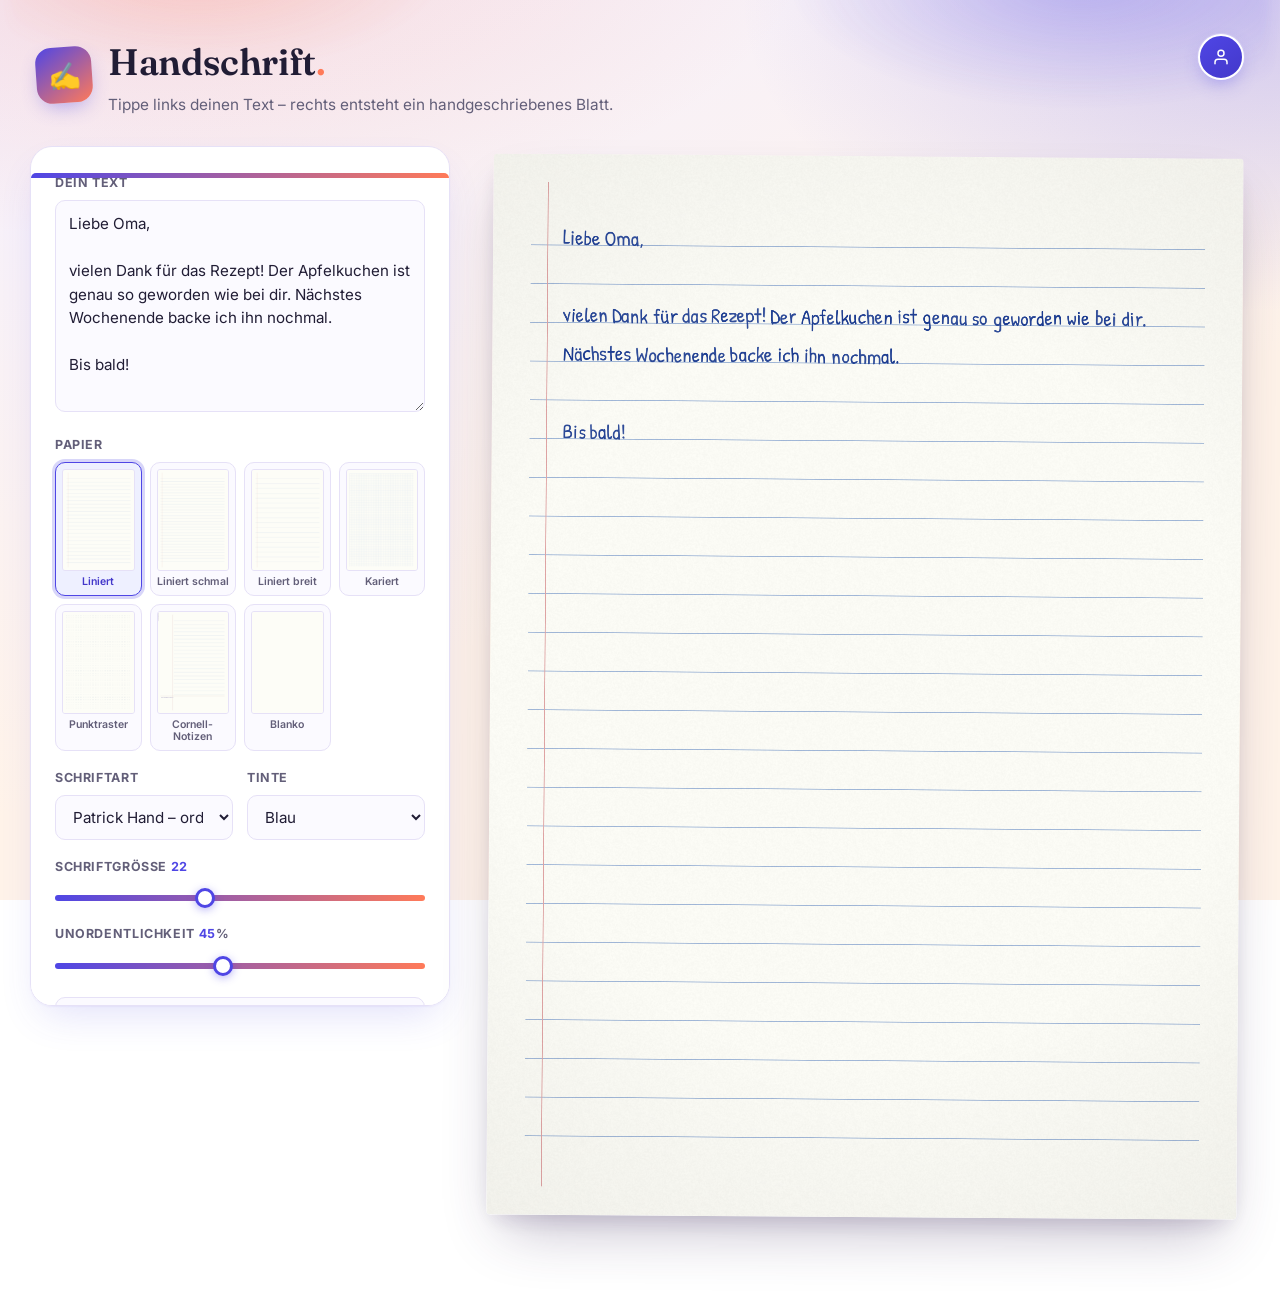
==== index.html @ ef58f5b0 "Mehrere Papiervorlagen mit Bildvorschau + PDF-Export für GoodNotes Papier-Auswahl zeigt jetzt 7 Vorl" ====
<!DOCTYPE html>
<html lang="de">
<head>
<meta charset="UTF-8">
<meta name="viewport" content="width=device-width, initial-scale=1.0">
<title>Handschrift-Generator – Text in Handschrift verwandeln</title>
<meta name="description" content="Verwandle getippten Text in realistisch aussehende Handschrift. Mit linierten und karierten Vorlagen, verschiedenen Schriften und Download als Bild.">
<meta name="theme-color" content="#2f6fdb">

<link rel="icon" href="data:image/svg+xml,%3Csvg xmlns='http://www.w3.org/2000/svg' viewBox='0 0 100 100'%3E%3Ctext y='.9em' font-size='90'%3E%E2%9C%8D%EF%B8%8F%3C/text%3E%3C/svg%3E">

<link rel="preconnect" href="https://fonts.googleapis.com">
<link rel="preconnect" href="https://fonts.gstatic.com" crossorigin>
<link href="https://fonts.googleapis.com/css2?family=Patrick+Hand&family=Indie+Flower&family=Architects+Daughter&family=Gloria+Hallelujah&family=Shadows+Into+Light&family=Covered+By+Your+Grace&family=Just+Another+Hand&family=Reenie+Beanie&family=Kalam&family=Rock+Salt&family=Caveat:wght@400;600&family=Dancing+Script:wght@400;600&family=Homemade+Apple&family=Marck+Script&family=Cedarville+Cursive&family=La+Belle+Aurore&family=Zeyada&family=Nothing+You+Could+Do&family=Great+Vibes&family=Sacramento&family=Parisienne&family=Allura&family=Fraunces:opsz,wght@9..144,500;9..144,600;9..144,700&family=Inter:wght@400;500;600;700&display=swap" rel="stylesheet">

<link rel="stylesheet" href="style.css">
</head>
<body>

<header class="site-header">
  <div class="header-glow" aria-hidden="true"></div>
  <div class="header-row">

    <div class="brand">
      <span class="brand-mark" aria-hidden="true">✍️</span>
      <div class="brand-text">
        <h1>Handschrift<span class="brand-dot">.</span></h1>
        <p class="subtitle">Tippe links deinen Text – rechts entsteht ein handgeschriebenes Blatt.</p>
      </div>
    </div>

    <!-- ---------- Konto-Widget oben rechts ---------- -->
    <div class="account-widget">
      <button type="button" id="konto-toggle" class="account-btn" aria-haspopup="true" aria-expanded="false" title="Konto">
        <span id="konto-avatar" class="account-avatar">
          <svg viewBox="0 0 24 24" width="18" height="18" fill="none" stroke="currentColor" stroke-width="2" stroke-linecap="round" stroke-linejoin="round"><path d="M20 21v-2a4 4 0 0 0-4-4H8a4 4 0 0 0-4 4v2"/><circle cx="12" cy="7" r="4"/></svg>
        </span>
        <span id="konto-dot" class="account-dot" hidden></span>
      </button>
    </div>

  </div>
</header>

<main class="layout">

  <!-- ---------- Linke Seite: Eingabe & Einstellungen ---------- -->
  <section class="panel" aria-label="Einstellungen">

    <label class="field">
      <span class="field-label">Dein Text</span>
      <textarea id="input-text" rows="8" spellcheck="false">Liebe Oma,

vielen Dank für das Rezept! Der Apfelkuchen ist genau so geworden wie bei dir. Nächstes Wochenende backe ich ihn nochmal.

Bis bald!</textarea>
    </label>

    <div class="field field-wide">
      <span class="field-label">Papier</span>
      <div id="paper-picker" class="paper-picker" role="radiogroup" aria-label="Papier auswählen">
        <!-- wird in script.js gefüllt, jede Karte mit Vorschaubild -->
      </div>
    </div>

    <div class="controls">

      <label class="field">
        <span class="field-label">Schriftart</span>
        <select id="font-family"><!-- wird in script.js gefüllt --></select>
      </label>

      <label class="field">
        <span class="field-label">Tinte</span>
        <select id="ink-color">
          <option value="#1a3a8f" selected>Blau</option>
          <option value="#101318">Schwarz</option>
          <option value="#123f2b">Dunkelgrün</option>
          <option value="#7a1220">Rot</option>
        </select>
      </label>

      <label class="field field-wide">
        <span class="field-label">Schriftgröße <output id="size-out">22</output></span>
        <input type="range" id="font-size" min="14" max="34" step="1" value="22">
      </label>

      <label class="field field-wide">
        <span class="field-label">Unordentlichkeit <output id="mess-out">45</output>%</span>
        <input type="range" id="messiness" min="0" max="100" step="1" value="45">
      </label>

    </div>

    <div class="actions">
      <button type="button" id="reshuffle" class="btn btn-secondary btn-block">🎲 Neu würfeln</button>
    </div>

    <div class="actions">
      <button type="button" id="download" class="btn btn-secondary">🖼️ Als PNG</button>
      <button type="button" id="download-pdf" class="btn btn-primary">📄 Für GoodNotes</button>
    </div>

    <p class="hinweis">
      GoodNotes hat kein offenes Dateiformat – eigene Vorlagen kommen dort
      immer als PDF hinein (in GoodNotes: Importieren → Als neues Dokument).
    </p>

    <p id="status" class="status" role="status"></p>

    <details class="own">
      <summary>✏️ Eigene Handschrift verwenden</summary>

      <ol class="steps">
        <li>
          Vorlage ausdrucken und alle Kästchen ausfüllen.
          <button type="button" id="tpl-download" class="btn btn-secondary btn-small">
            Vorlage herunterladen
          </button>
        </li>
        <li>
          Blatt von oben abfotografieren oder scannen.
          <input type="file" id="sheet-upload" accept="image/*">
        </li>
        <li>Die vier schwarzen Ecken anklicken – fertig.</li>
      </ol>

      <p id="own-status" class="status" role="status"></p>
      <button type="button" id="own-clear" class="btn btn-secondary btn-small" hidden>
        Handschrift löschen
      </button>
    </details>

  </section>

  <!-- ---------- Rechte Seite: Vorschau ---------- -->
  <section class="preview" aria-label="Vorschau">
    <div class="page-wrap">
      <canvas id="paper" aria-label="Vorschau des handgeschriebenen Blattes"></canvas>
    </div>
  </section>

</main>

<!-- Ecken des Fotos anklicken -->
<div id="corner-overlay" class="overlay" hidden>
  <div class="overlay-inner">
    <p id="corner-hint" class="corner-hint"></p>
    <canvas id="corner-canvas"></canvas>
    <div class="overlay-actions">
      <button type="button" id="corner-reset" class="btn btn-secondary btn-small">Punkte zurücksetzen</button>
      <button type="button" id="corner-cancel" class="btn btn-secondary btn-small">Abbrechen</button>
    </div>
  </div>
</div>

<!-- Konto-Dropdown bewusst außerhalb des Headers, direkt in <body> –
     so hängt seine Platzierung an keinem verschachtelten position:relative-Elternteil. -->
<div id="konto-dropdown" class="account-dropdown">
  <p id="konto-hinweis" class="hinweis" hidden>
    Konto noch nicht eingerichtet. Ohne Konto wird deine Handschrift nur in
    diesem Browser gespeichert. Wie du ein Konto einrichtest, steht in
    <code>KONTO-SETUP.md</code>.
  </p>

  <div id="konto-abgemeldet" hidden>

    <!-- Anmelden mit Passwort -->
    <div id="konto-modus-login">
      <p class="hinweis">
        Melde dich an, damit deine Handschrift erhalten bleibt – auch auf
        anderen Geräten.
      </p>
      <label class="field">
        <span class="field-label">E-Mail</span>
        <input type="email" id="konto-login-email" autocomplete="email" placeholder="du@beispiel.de">
      </label>
      <label class="field">
        <span class="field-label">Passwort</span>
        <input type="password" id="konto-login-passwort" autocomplete="current-password" placeholder="••••••••">
      </label>
      <button type="button" id="konto-login-senden" class="btn btn-primary btn-small btn-block">
        Anmelden
      </button>
      <div class="konto-links">
        <button type="button" class="link-btn" id="konto-zu-forgot">Passwort vergessen?</button>
        <button type="button" class="link-btn" id="konto-zu-signup">Konto erstellen</button>
      </div>
      <button type="button" class="link-btn block" id="konto-zu-magic">
        Stattdessen Anmelde-Link per E-Mail
      </button>
    </div>

    <!-- Neues Konto registrieren -->
    <div id="konto-modus-signup" hidden>
      <p class="hinweis">
        Neues Konto anlegen – deine Handschrift bleibt dann geräteübergreifend
        gespeichert.
      </p>
      <label class="field">
        <span class="field-label">E-Mail</span>
        <input type="email" id="konto-signup-email" autocomplete="email" placeholder="du@beispiel.de">
      </label>
      <label class="field">
        <span class="field-label">Passwort</span>
        <input type="password" id="konto-signup-passwort" autocomplete="new-password" placeholder="mindestens 6 Zeichen">
      </label>
      <label class="field">
        <span class="field-label">Passwort bestätigen</span>
        <input type="password" id="konto-signup-passwort2" autocomplete="new-password" placeholder="••••••••">
      </label>
      <button type="button" id="konto-signup-senden" class="btn btn-primary btn-small btn-block">
        Konto erstellen
      </button>
      <button type="button" class="link-btn block" id="konto-zu-login-von-signup">
        Schon ein Konto? Anmelden
      </button>
    </div>

    <!-- Passwort vergessen -->
    <div id="konto-modus-forgot" hidden>
      <p class="hinweis">
        Gib deine E-Mail ein – wir schicken dir einen Link zum Zurücksetzen
        des Passworts.
      </p>
      <label class="field">
        <span class="field-label">E-Mail</span>
        <input type="email" id="konto-forgot-email" autocomplete="email" placeholder="du@beispiel.de">
      </label>
      <button type="button" id="konto-forgot-senden" class="btn btn-primary btn-small btn-block">
        Link zum Zurücksetzen senden
      </button>
      <button type="button" class="link-btn block" id="konto-zu-login-von-forgot">
        Zurück zur Anmeldung
      </button>
    </div>

    <!-- Anmelden per Magic-Link (ohne Passwort) -->
    <div id="konto-modus-magiclink" hidden>
      <p class="hinweis">
        Du bekommst einen Anmelde-Link per E-Mail, ein Passwort brauchst du
        dafür nicht.
      </p>
      <label class="field">
        <span class="field-label">E-Mail</span>
        <input type="email" id="konto-magic-email" autocomplete="email" placeholder="du@beispiel.de">
      </label>
      <button type="button" id="konto-magic-senden" class="btn btn-primary btn-small btn-block">
        Anmelde-Link schicken
      </button>
      <button type="button" class="link-btn block" id="konto-zu-login-von-magic">
        Zurück zur Anmeldung mit Passwort
      </button>
    </div>

    <!-- Neues Passwort setzen – erscheint automatisch nach Klick auf den
         Link aus der "Passwort vergessen"-E-Mail -->
    <div id="konto-modus-reset" hidden>
      <p class="hinweis">Leg ein neues Passwort fest.</p>
      <label class="field">
        <span class="field-label">Neues Passwort</span>
        <input type="password" id="konto-reset-passwort" autocomplete="new-password" placeholder="mindestens 6 Zeichen">
      </label>
      <label class="field">
        <span class="field-label">Neues Passwort bestätigen</span>
        <input type="password" id="konto-reset-passwort2" autocomplete="new-password" placeholder="••••••••">
      </label>
      <button type="button" id="konto-reset-senden" class="btn btn-primary btn-small btn-block">
        Neues Passwort speichern
      </button>
    </div>

  </div>

  <div id="konto-angemeldet" hidden>
    <div class="konto-profil">
      <span id="konto-avatar-gross" class="account-avatar account-avatar-lg" aria-hidden="true"></span>
      <div>
        <p class="konto-profil-label">Angemeldet als</p>
        <p id="konto-user" class="konto-profil-mail"></p>
      </div>
    </div>
    <div class="actions">
      <button type="button" id="konto-sichern" class="btn btn-secondary btn-small">Jetzt sichern</button>
      <button type="button" id="konto-abmelden" class="btn btn-secondary btn-small">Abmelden</button>
    </div>
  </div>

  <p id="konto-status" class="status" role="status"></p>
</div>

<script src="config.js"></script>
<script src="script.js"></script>
<script src="scanner.js"></script>
<script src="konto.js"></script>
</body>
</html>
---- style.css ----
/* -------------------------------------------------------------
   Designsystem

   Farbwahl ist bewusst keine Zufallsentscheidung:

   - Indigo/Violett als Hauptfarbe: die Farbe, die in der Farbpsychologie
     am stärksten mit Vertrauen UND Kreativität zugleich verbunden wird –
     kühles Blau wäre nur "seriös", Violett bringt den kreativen Teil dazu.
     Genau die Kombination braucht ein Tool, das mit Handschrift arbeitet.
   - Warmes Koralle/Orange als Gegenspieler: Blau/Violett allein wirkt schnell
     kühl und unpersönlich. Ein warmer Akzent (Energie, Freundlichkeit) holt
     das Gefühlige der Handschrift zurück und setzt Aufmerksamkeitspunkte.
   - Der Hintergrund ist ein weicher Farbverlauf statt eines einzelnen Tons –
     das ist der Hauptunterschied zwischen "minimalistisch" und "gestaltet".
------------------------------------------------------------- */

:root {
  /* Marke */
  --indigo: #4f46e5;
  --indigo-dark: #4338ca;
  --indigo-light: #eef0ff;
  --coral: #ff7a59;
  --coral-dark: #e85f3d;

  /* Fläche */
  --bg-a: #f4f0ff;
  --bg-b: #fff3e9;
  --panel-bg: #ffffff;
  --panel-bg-soft: #fbfaff;

  /* Text */
  --text: #211d35;
  --text-soft: #635f79;
  --text-faint: #9490a8;

  /* Struktur */
  --border: #e6e1f7;
  --border-strong: #d6cff2;
  --radius-lg: 22px;
  --radius-md: 14px;
  --radius-sm: 10px;

  /* Schatten – bewusst mit Farbstich statt neutralem Grau/Schwarz */
  --shadow-card: 0 1px 2px rgba(79, 70, 229, 0.06), 0 18px 40px -12px rgba(79, 70, 229, 0.18);
  --shadow-card-lg: 0 1px 2px rgba(79, 70, 229, 0.06), 0 30px 70px -18px rgba(79, 70, 229, 0.28);
  --shadow-btn: 0 8px 20px -6px rgba(79, 70, 229, 0.45);
  --shadow-btn-coral: 0 8px 20px -6px rgba(232, 95, 61, 0.45);
  --shadow-page: 0 30px 60px -18px rgba(60, 40, 90, 0.32), 0 10px 25px -10px rgba(60, 40, 90, 0.22);

  --font-display: "Fraunces", Georgia, serif;
  --font-body: "Inter", -apple-system, BlinkMacSystemFont, "Segoe UI", Roboto, sans-serif;
}

@media (prefers-color-scheme: dark) {
  :root {
    --indigo: #8b7ff5;
    --indigo-dark: #a79cff;
    --indigo-light: #2a2452;
    --coral: #ff9270;
    --coral-dark: #ffab8f;

    --bg-a: #171325;
    --bg-b: #201a30;
    --panel-bg: #201c33;
    --panel-bg-soft: #241f3a;

    --text: #f1eefb;
    --text-soft: #b3aecb;
    --text-faint: #7d7896;

    --border: #362f52;
    --border-strong: #453c67;

    --shadow-card: 0 1px 2px rgba(0, 0, 0, 0.3), 0 18px 40px -12px rgba(0, 0, 0, 0.5);
    --shadow-card-lg: 0 1px 2px rgba(0, 0, 0, 0.3), 0 30px 70px -18px rgba(0, 0, 0, 0.6);
    --shadow-btn: 0 8px 22px -6px rgba(139, 127, 245, 0.55);
    --shadow-btn-coral: 0 8px 22px -6px rgba(255, 146, 112, 0.4);
    --shadow-page: 0 30px 70px -18px rgba(0, 0, 0, 0.6), 0 10px 25px -10px rgba(0, 0, 0, 0.5);
  }
}

* { box-sizing: border-box; }

body {
  margin: 0;
  padding: 0 20px 64px;
  background:
    radial-gradient(1100px 520px at 12% -8%, color-mix(in srgb, var(--coral) 20%, transparent), transparent 60%),
    radial-gradient(900px 520px at 100% 0%, color-mix(in srgb, var(--indigo) 24%, transparent), transparent 60%),
    linear-gradient(160deg, var(--bg-a), var(--bg-b) 60%);
  background-attachment: fixed;
  color: var(--text);
  font-family: var(--font-body);
  line-height: 1.5;
  -webkit-font-smoothing: antialiased;
}

/* ---------- Kopfbereich ---------- */
.site-header {
  max-width: 1220px;
  margin: 0 auto;
  padding: 34px 6px 30px;
  position: relative;
  z-index: 100;
}

.header-glow {
  position: absolute;
  inset: -40px -20px auto -20px;
  height: 220px;
  pointer-events: none;
  background:
    radial-gradient(360px 160px at 15% 0%, color-mix(in srgb, var(--coral) 35%, transparent), transparent 70%),
    radial-gradient(420px 180px at 85% 10%, color-mix(in srgb, var(--indigo) 38%, transparent), transparent 70%);
  filter: blur(6px);
  opacity: 0.7;
  z-index: 0;
}

.header-row {
  position: relative;
  z-index: 1;
  display: flex;
  align-items: flex-start;
  justify-content: space-between;
  gap: 20px;
}

.brand {
  display: flex;
  align-items: center;
  gap: 16px;
}

.brand-mark {
  flex: none;
  width: 56px;
  height: 56px;
  display: grid;
  place-items: center;
  font-size: 26px;
  border-radius: 16px;
  background: linear-gradient(145deg, var(--indigo), var(--coral));
  box-shadow: var(--shadow-btn);
  transform: rotate(-4deg);
}

.brand-text h1 {
  margin: 0 0 4px;
  font-family: var(--font-display);
  font-weight: 600;
  font-size: clamp(1.7rem, 3vw, 2.3rem);
  letter-spacing: -0.01em;
}

.brand-dot { color: var(--coral); }

.subtitle {
  margin: 0;
  color: var(--text-soft);
  font-size: 0.96rem;
}

/* ---------- Konto-Widget (oben rechts) ---------- */
.account-widget {
  position: relative;
  flex: none;
  z-index: 30;
}

.account-btn {
  position: relative;
  width: 46px;
  height: 46px;
  padding: 0;
  border-radius: 50%;
  border: 2px solid var(--panel-bg);
  background: linear-gradient(145deg, var(--indigo), var(--indigo-dark));
  color: #fff;
  display: grid;
  place-items: center;
  cursor: pointer;
  box-shadow: var(--shadow-btn), 0 0 0 1px var(--border-strong);
  transition: transform 0.15s ease, box-shadow 0.15s ease;
}

.account-btn:hover { transform: translateY(-1px); }

.account-btn[aria-expanded="true"] {
  box-shadow: var(--shadow-btn), 0 0 0 3px color-mix(in srgb, var(--indigo) 35%, transparent);
}

.account-avatar {
  display: grid;
  place-items: center;
  width: 100%;
  height: 100%;
  border-radius: 50%;
  font-family: var(--font-display);
  font-weight: 600;
  font-size: 1.05rem;
  text-transform: uppercase;
}

.account-dot {
  position: absolute;
  bottom: -1px;
  right: -1px;
  width: 13px;
  height: 13px;
  border-radius: 50%;
  background: #34c07a;
  border: 2px solid var(--panel-bg);
}

/* Position kommt aus JS (konto.js, dropdownPositionieren) anhand des Knopfes. */
.account-dropdown {
  position: fixed;
  width: min(320px, 88vw);
  background: var(--panel-bg);
  border: 1px solid var(--border);
  border-radius: var(--radius-md);
  box-shadow: var(--shadow-card-lg);
  padding: 18px;
  z-index: 200;
  /* Bewusst opacity/visibility statt des hidden-Attributs (= display:none):
     das Element bleibt dauerhaft im Render-Baum, es wird nur unsichtbar
     und nicht klickbar geschaltet. Robuster als ein display-Wechsel. */
  opacity: 0;
  visibility: hidden;
  pointer-events: none;
  transform: translateY(-6px);
  transition: opacity 0.14s ease, transform 0.14s ease, visibility 0.14s;
}

.account-dropdown.ist-offen {
  opacity: 1;
  visibility: visible;
  pointer-events: auto;
  transform: translateY(0);
}

.account-dropdown::before {
  content: "";
  position: absolute;
  top: -7px;
  right: 15px;
  width: 14px;
  height: 14px;
  background: var(--panel-bg);
  border-left: 1px solid var(--border);
  border-top: 1px solid var(--border);
  transform: rotate(45deg);
  border-radius: 3px 0 0 0;
}

.konto-profil {
  display: flex;
  align-items: center;
  gap: 12px;
  margin-bottom: 14px;
}

.account-avatar-lg {
  width: 42px;
  height: 42px;
  flex: none;
  background: linear-gradient(145deg, var(--coral), var(--coral-dark));
  color: #fff;
}

.konto-profil-label {
  margin: 0;
  font-size: 0.72rem;
  text-transform: uppercase;
  letter-spacing: 0.04em;
  color: var(--text-faint);
}

.konto-profil-mail {
  margin: 2px 0 0;
  font-weight: 600;
  font-size: 0.92rem;
  word-break: break-all;
}

/* ---------- Layout ---------- */
.layout {
  max-width: 1220px;
  margin: 0 auto;
  display: grid;
  grid-template-columns: minmax(340px, 420px) 1fr;
  gap: 30px;
  align-items: start;
}

@media (max-width: 920px) {
  .layout { grid-template-columns: 1fr; }
}

@media (max-width: 480px) {
  /* "Als Bild speichern" ist mit Emoji-Pfeil zu lang, um sich bei
     flex:1 + white-space:nowrap in eine halbe Reihe zu quetschen –
     auf schmalen Bildschirmen deshalb lieber untereinander. */
  .actions { flex-direction: column; }
}

/* ---------- Einstellungs-Panel ---------- */
.panel {
  position: relative;
  background: var(--panel-bg);
  border: 1px solid var(--border);
  border-radius: var(--radius-lg);
  box-shadow: var(--shadow-card);
  padding: 26px 24px;
  position: sticky;
  top: 20px;
  max-height: calc(100vh - 40px);
  overflow-y: auto;
  overflow-x: hidden;
}

.panel::before {
  content: "";
  position: sticky;
  top: 0;
  display: block;
  height: 5px;
  margin: -26px -24px 22px;
  background: linear-gradient(90deg, var(--indigo), var(--coral));
  border-radius: var(--radius-lg) var(--radius-lg) 0 0;
}

@media (max-width: 920px) {
  .panel { position: static; max-height: none; }
}

.field {
  display: block;
  margin-bottom: 18px;
}

.field-label {
  display: block;
  font-size: 0.78rem;
  font-weight: 700;
  color: var(--text-soft);
  margin-bottom: 7px;
  text-transform: uppercase;
  letter-spacing: 0.05em;
}

textarea,
select,
input[type="email"],
input[type="password"] {
  width: 100%;
  font-family: inherit;
  font-size: 0.95rem;
  color: var(--text);
  background: var(--panel-bg-soft);
  border: 1.5px solid var(--border);
  border-radius: var(--radius-sm);
  padding: 11px 13px;
  transition: border-color 0.15s ease, box-shadow 0.15s ease;
}

textarea { resize: vertical; line-height: 1.55; }

textarea:focus,
select:focus,
input[type="email"]:focus,
input[type="password"]:focus {
  outline: none;
  border-color: var(--indigo);
  box-shadow: 0 0 0 4px color-mix(in srgb, var(--indigo) 18%, transparent);
}

/* ---------- Text-Links zum Wechseln zwischen Anmelden / Registrieren / ... ---------- */
.konto-links {
  display: flex;
  justify-content: space-between;
  align-items: center;
  gap: 10px;
  margin: 2px 0 10px;
  flex-wrap: wrap;
}

.link-btn {
  background: none;
  border: none;
  padding: 0;
  font: inherit;
  font-size: 0.8rem;
  font-weight: 600;
  color: var(--indigo);
  cursor: pointer;
}

.link-btn:hover,
.link-btn:focus-visible { text-decoration: underline; }

.link-btn.block {
  display: block;
  margin-top: 10px;
  text-align: center;
  width: 100%;
}

input[type="range"] {
  -webkit-appearance: none;
  width: 100%;
  height: 6px;
  margin: 10px 0 4px;
  border-radius: 999px;
  background: linear-gradient(90deg, var(--indigo), var(--coral));
  outline: none;
}

input[type="range"]::-webkit-slider-thumb {
  -webkit-appearance: none;
  width: 20px;
  height: 20px;
  border-radius: 50%;
  background: #fff;
  border: 3px solid var(--indigo);
  box-shadow: 0 2px 8px rgba(79, 70, 229, 0.4);
  cursor: pointer;
  transition: transform 0.12s ease;
}

input[type="range"]::-webkit-slider-thumb:hover { transform: scale(1.12); }

input[type="range"]::-moz-range-thumb {
  width: 20px;
  height: 20px;
  border-radius: 50%;
  background: #fff;
  border: 3px solid var(--indigo);
  box-shadow: 0 2px 8px rgba(79, 70, 229, 0.4);
  cursor: pointer;
}

/* Zwei Einstellungen nebeneinander */
.controls {
  display: grid;
  grid-template-columns: 1fr 1fr;
  gap: 0 14px;
}

.field-wide { grid-column: 1 / -1; }

output {
  font-variant-numeric: tabular-nums;
  color: var(--indigo);
  font-weight: 700;
}

/* ---------- Buttons ---------- */
.actions {
  display: flex;
  gap: 10px;
  margin-top: 4px;
}

.btn {
  flex: 1;
  font-family: inherit;
  font-size: 0.93rem;
  font-weight: 700;
  padding: 12px 16px;
  border-radius: var(--radius-sm);
  border: none;
  cursor: pointer;
  white-space: nowrap;
  transition: transform 0.12s ease, box-shadow 0.12s ease, filter 0.12s ease;
}

.btn:active { transform: translateY(1px) scale(0.99); }

.btn-primary {
  background: linear-gradient(135deg, var(--indigo), var(--indigo-dark));
  color: #fff;
  box-shadow: var(--shadow-btn);
}

.btn-primary:hover { filter: brightness(1.08); transform: translateY(-1px); }

.btn-secondary {
  background: var(--panel-bg-soft);
  color: var(--text);
  border: 1.5px solid var(--border);
}

.btn-secondary:hover { border-color: var(--indigo); color: var(--indigo); }

.btn-small {
  flex: none;
  font-size: 0.83rem;
  padding: 8px 13px;
}

.btn-block { width: 100%; }

.btn:disabled {
  opacity: 0.55;
  cursor: not-allowed;
  transform: none;
}

/* ---------- Statusmeldungen ---------- */
.status {
  margin: 14px 0 0;
  min-height: 1.4em;
  font-size: 0.83rem;
  font-weight: 600;
  color: var(--text-soft);
}

.status:not(:empty) {
  display: inline-flex;
  align-items: center;
  gap: 6px;
  padding: 6px 12px;
  border-radius: 999px;
  background: var(--indigo-light);
  color: var(--indigo-dark);
}

.status[data-warn="true"] {
  color: var(--coral-dark);
  background: color-mix(in srgb, var(--coral) 16%, transparent);
}

/* ---------- Papier-Auswähler ---------- */
.paper-picker {
  display: grid;
  grid-template-columns: repeat(auto-fill, minmax(74px, 1fr));
  gap: 8px;
}

.paper-karte {
  display: flex;
  flex-direction: column;
  align-items: center;
  gap: 5px;
  padding: 6px;
  font-family: inherit;
  background: var(--panel-bg-soft);
  border: 1.5px solid var(--border);
  border-radius: var(--radius-sm);
  cursor: pointer;
  transition: border-color 0.15s ease, box-shadow 0.15s ease;
}

.paper-karte img {
  display: block;
  width: 100%;
  aspect-ratio: 794 / 1123;
  border: 1px solid var(--border);
  border-radius: 3px;
  object-fit: cover;
}

.paper-karte span {
  font-size: 0.66rem;
  font-weight: 600;
  line-height: 1.2;
  color: var(--text-soft);
  text-align: center;
}

.paper-karte:hover { border-color: var(--indigo); }

.paper-karte.ausgewaehlt {
  border-color: var(--indigo);
  background: var(--indigo-light);
  box-shadow: 0 0 0 3px color-mix(in srgb, var(--indigo) 22%, transparent);
}

.paper-karte.ausgewaehlt span { color: var(--indigo-dark); }

/* ---------- Eigene Handschrift (Akkordeon) ---------- */
.own {
  margin-top: 18px;
  border-top: 1px solid var(--border);
  padding-top: 16px;
}

.own summary {
  cursor: pointer;
  font-weight: 700;
  font-size: 0.92rem;
  list-style: none;
  display: flex;
  align-items: center;
  justify-content: space-between;
  padding: 4px 0;
}

.own summary::-webkit-details-marker { display: none; }

.own summary::after {
  content: "⌄";
  color: var(--text-faint);
  font-size: 1.1rem;
  transition: transform 0.15s ease;
}

.own[open] summary::after { transform: rotate(180deg); }

.steps {
  margin: 14px 0 0;
  padding-left: 0;
  list-style: none;
  counter-reset: step;
  font-size: 0.85rem;
  color: var(--text-soft);
}

.steps li {
  position: relative;
  padding-left: 32px;
  margin-bottom: 16px;
  counter-increment: step;
}

.steps li::before {
  content: counter(step);
  position: absolute;
  left: 0;
  top: -1px;
  width: 22px;
  height: 22px;
  border-radius: 50%;
  background: linear-gradient(135deg, var(--indigo), var(--coral));
  color: #fff;
  font-size: 0.75rem;
  font-weight: 700;
  display: grid;
  place-items: center;
}

.steps .btn-small,
.steps input[type="file"] {
  display: block;
  margin-top: 8px;
}

input[type="file"] {
  font-family: inherit;
  font-size: 0.8rem;
  color: var(--text-soft);
  max-width: 100%;
}

.hinweis {
  margin: 0 0 12px;
  font-size: 0.83rem;
  color: var(--text-soft);
  line-height: 1.5;
}

.hinweis code {
  font-size: 0.9em;
  background: var(--panel-bg-soft);
  border: 1px solid var(--border);
  padding: 1px 5px;
  border-radius: 4px;
}

/* ---------- Vorschau ---------- */
.preview { position: relative; }

.page-wrap {
  display: flex;
  justify-content: center;
  padding: 10px;
}

#paper {
  width: 100%;
  max-width: 794px;
  height: auto;
  border-radius: 4px;
  box-shadow: var(--shadow-page);
  transform: rotate(0.4deg);
}

/* ---------- Overlay zum Ecken-Anklicken ---------- */
.overlay {
  position: fixed;
  inset: 0;
  background: rgba(23, 19, 37, 0.72);
  backdrop-filter: blur(3px);
  display: flex;
  align-items: center;
  justify-content: center;
  padding: 20px;
  z-index: 50;
}

.overlay[hidden] { display: none; }

.overlay-inner {
  background: var(--panel-bg);
  border-radius: var(--radius-lg);
  box-shadow: var(--shadow-card-lg);
  padding: 20px;
  max-width: 100%;
  max-height: 100%;
  overflow: auto;
  text-align: center;
}

.corner-hint {
  margin: 0 0 12px;
  font-weight: 700;
  font-size: 0.95rem;
}

#corner-canvas {
  max-width: 100%;
  height: auto;
  cursor: crosshair;
  border-radius: 8px;
  border: 1px solid var(--border);
}

.overlay-actions {
  display: flex;
  gap: 10px;
  justify-content: center;
  margin-top: 14px;
}
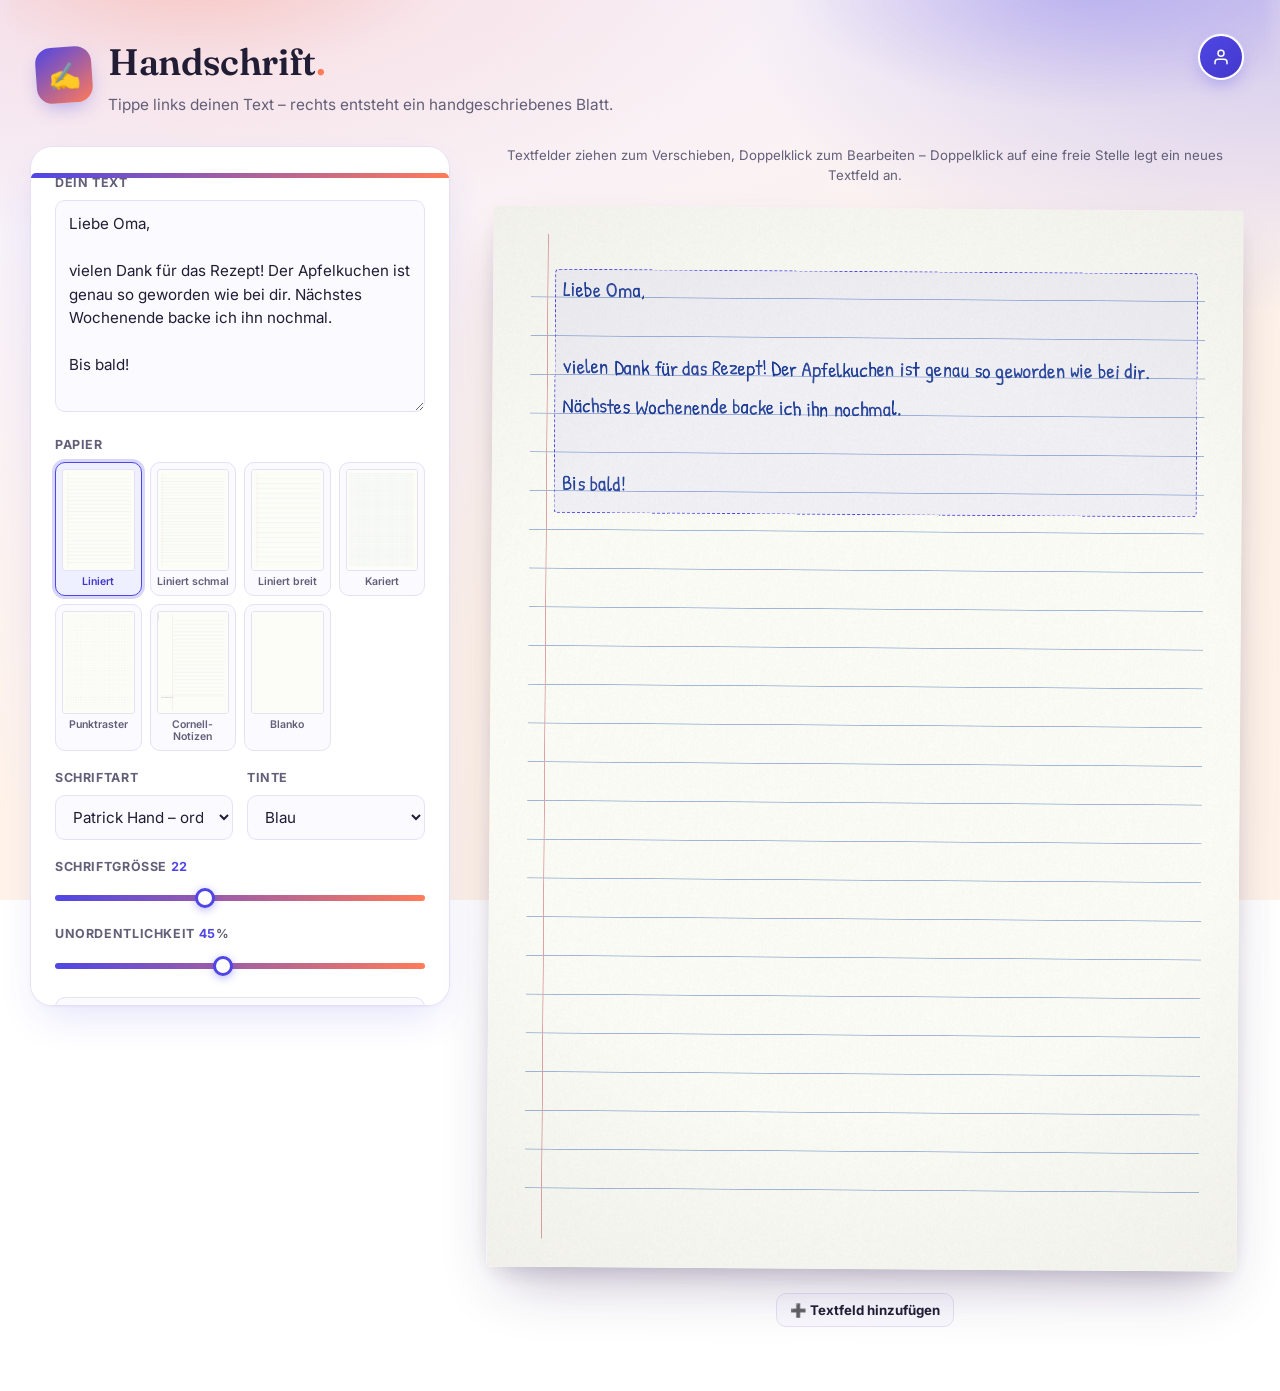
==== commit 2579a15f: "Frei verschiebbare Textfelder direkt auf dem Blatt Text liegt jetzt in mehreren Textfeldern (bloecke" ====
--- a/index.html
+++ b/index.html
@@ -135,9 +135,23 @@
 
   <!-- ---------- Rechte Seite: Vorschau ---------- -->
   <section class="preview" aria-label="Vorschau">
+
+    <p class="hinweis preview-hinweis">
+      Textfelder ziehen zum Verschieben, Doppelklick zum Bearbeiten –
+      Doppelklick auf eine freie Stelle legt ein neues Textfeld an.
+    </p>
+
     <div class="page-wrap">
-      <canvas id="paper" aria-label="Vorschau des handgeschriebenen Blattes"></canvas>
-    </div>
+      <div id="page-surface" class="page-surface">
+        <canvas id="paper" aria-label="Vorschau des handgeschriebenen Blattes"></canvas>
+        <div id="text-layer" class="text-layer"></div>
+      </div>
+    </div>
+
+    <div class="preview-actions">
+      <button type="button" id="add-block" class="btn btn-secondary btn-small">➕ Textfeld hinzufügen</button>
+    </div>
+
   </section>
 
 </main>
@@ -293,5 +307,6 @@
 <script src="script.js"></script>
 <script src="scanner.js"></script>
 <script src="konto.js"></script>
+<script src="editor.js"></script>
 </body>
 </html>
--- a/style.css
+++ b/style.css
@@ -672,19 +672,96 @@
 /* ---------- Vorschau ---------- */
 .preview { position: relative; }
 
+.preview-hinweis {
+  text-align: center;
+  margin: 0 0 12px;
+}
+
 .page-wrap {
   display: flex;
   justify-content: center;
   padding: 10px;
 }
 
-#paper {
+/* Umschließt Canvas + interaktive Ebene als eine Einheit, damit beide
+   exakt übereinander liegen – auch beim Schatten/der leichten Drehung,
+   die sonst die Klickflächen gegenüber dem Text verschieben würde. */
+.page-surface {
+  position: relative;
   width: 100%;
   max-width: 794px;
-  height: auto;
   border-radius: 4px;
   box-shadow: var(--shadow-page);
   transform: rotate(0.4deg);
+}
+
+#paper {
+  display: block;
+  width: 100%;
+  height: auto;
+  border-radius: 4px;
+}
+
+.text-layer {
+  position: absolute;
+  inset: 0;
+}
+
+.preview-actions {
+  display: flex;
+  justify-content: center;
+  margin-top: 14px;
+}
+
+/* ---------- Textfelder: Klick-/Zieh-Flächen auf dem Blatt ---------- */
+.text-block-hit {
+  position: absolute;
+  border: 1.5px dashed transparent;
+  border-radius: 4px;
+  cursor: move;
+  touch-action: none;
+}
+
+.text-block-hit:hover {
+  border-color: color-mix(in srgb, var(--indigo) 45%, transparent);
+}
+
+.text-block-hit.ausgewaehlt {
+  border-color: var(--indigo);
+  background: color-mix(in srgb, var(--indigo) 6%, transparent);
+}
+
+.text-block-loeschen {
+  position: absolute;
+  top: -11px;
+  right: -11px;
+  width: 22px;
+  height: 22px;
+  padding: 0;
+  border: none;
+  border-radius: 50%;
+  background: var(--coral-dark);
+  color: #fff;
+  font-size: 14px;
+  line-height: 1;
+  cursor: pointer;
+  display: grid;
+  place-items: center;
+  box-shadow: var(--shadow-btn-coral);
+}
+
+.block-editor {
+  width: 100%;
+  height: 100%;
+  resize: none;
+  border: 1.5px solid var(--indigo);
+  outline: none;
+  border-radius: 4px;
+  background: color-mix(in srgb, var(--panel-bg) 92%, transparent);
+  font-family: inherit;
+  font-size: 0.85rem;
+  color: var(--text);
+  padding: 4px 6px;
 }
 
 /* ---------- Overlay zum Ecken-Anklicken ---------- */
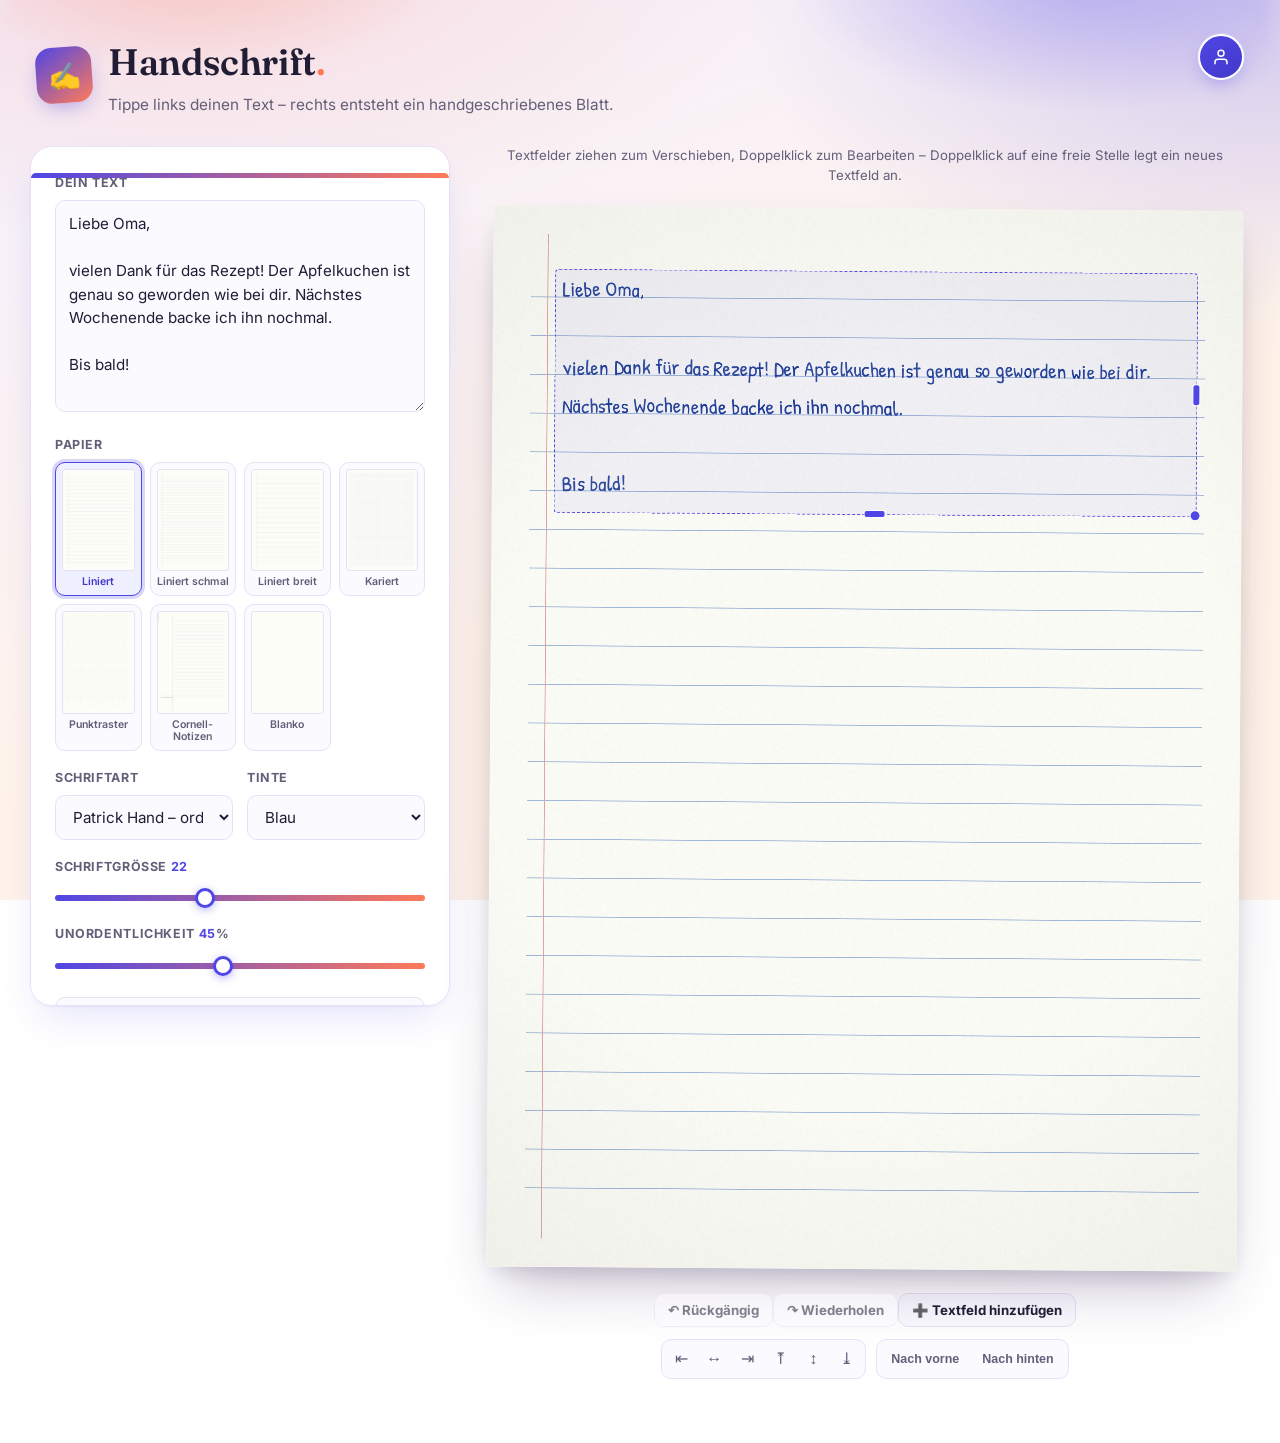
==== commit ec56e9a1: "Textfelder: Größe ändern, Mehrfachauswahl, Ausrichten/Anordnen, Undo - Textfelder per Anfasser in Br" ====
--- a/index.html
+++ b/index.html
@@ -149,7 +149,25 @@
     </div>
 
     <div class="preview-actions">
+      <button type="button" id="undo-btn" class="btn btn-secondary btn-small" title="Rückgängig (Strg+Z)" disabled>↶ Rückgängig</button>
+      <button type="button" id="redo-btn" class="btn btn-secondary btn-small" title="Wiederholen (Strg+Umschalt+Z)" disabled>↷ Wiederholen</button>
       <button type="button" id="add-block" class="btn btn-secondary btn-small">➕ Textfeld hinzufügen</button>
+    </div>
+
+    <!-- Erscheint nur, wenn mindestens ein Textfeld ausgewählt ist -->
+    <div id="arrange-toolbar" class="arrange-toolbar" hidden>
+      <div id="align-buttons" class="arrange-group" hidden>
+        <button type="button" class="arrange-btn" data-align="left" title="Linksbündig ausrichten">⇤</button>
+        <button type="button" class="arrange-btn" data-align="center-h" title="Horizontal zentrieren">↔</button>
+        <button type="button" class="arrange-btn" data-align="right" title="Rechtsbündig ausrichten">⇥</button>
+        <button type="button" class="arrange-btn" data-align="top" title="Oben ausrichten">⤒</button>
+        <button type="button" class="arrange-btn" data-align="middle-v" title="Vertikal zentrieren">↕</button>
+        <button type="button" class="arrange-btn" data-align="bottom" title="Unten ausrichten">⤓</button>
+      </div>
+      <div class="arrange-group">
+        <button type="button" id="bring-front" class="arrange-btn arrange-btn-text" title="Nach vorne">Nach vorne</button>
+        <button type="button" id="send-back" class="arrange-btn arrange-btn-text" title="Nach hinten">Nach hinten</button>
+      </div>
     </div>
 
   </section>
--- a/style.css
+++ b/style.css
@@ -764,6 +764,88 @@
   padding: 4px 6px;
 }
 
+/* ---------- Anfasser zum Größenändern ---------- */
+.resize-handle {
+  position: absolute;
+  background: var(--indigo);
+  border: 1.5px solid #fff;
+  z-index: 2;
+}
+
+.resize-e {
+  right: -4px;
+  top: 50%;
+  width: 8px;
+  height: 22px;
+  border-radius: 3px;
+  transform: translateY(-50%);
+  cursor: ew-resize;
+}
+
+.resize-s {
+  bottom: -4px;
+  left: 50%;
+  width: 22px;
+  height: 8px;
+  border-radius: 3px;
+  transform: translateX(-50%);
+  cursor: ns-resize;
+}
+
+.resize-se {
+  right: -5px;
+  bottom: -5px;
+  width: 11px;
+  height: 11px;
+  border-radius: 50%;
+  cursor: nwse-resize;
+}
+
+/* ---------- Werkzeugleiste: Ausrichten & Anordnen ---------- */
+.arrange-toolbar {
+  display: flex;
+  flex-wrap: wrap;
+  align-items: center;
+  justify-content: center;
+  gap: 10px;
+  margin-top: 12px;
+}
+
+.arrange-group {
+  display: flex;
+  gap: 3px;
+  padding: 4px;
+  background: var(--panel-bg-soft);
+  border: 1px solid var(--border);
+  border-radius: var(--radius-sm);
+}
+
+.arrange-btn {
+  width: 30px;
+  height: 30px;
+  display: grid;
+  place-items: center;
+  border: none;
+  background: transparent;
+  border-radius: 6px;
+  color: var(--text-soft);
+  font-size: 1rem;
+  cursor: pointer;
+}
+
+.arrange-btn:hover {
+  background: var(--indigo-light);
+  color: var(--indigo-dark);
+}
+
+.arrange-btn-text {
+  width: auto;
+  padding: 0 10px;
+  font-size: 0.78rem;
+  font-weight: 600;
+  white-space: nowrap;
+}
+
 /* ---------- Overlay zum Ecken-Anklicken ---------- */
 .overlay {
   position: fixed;
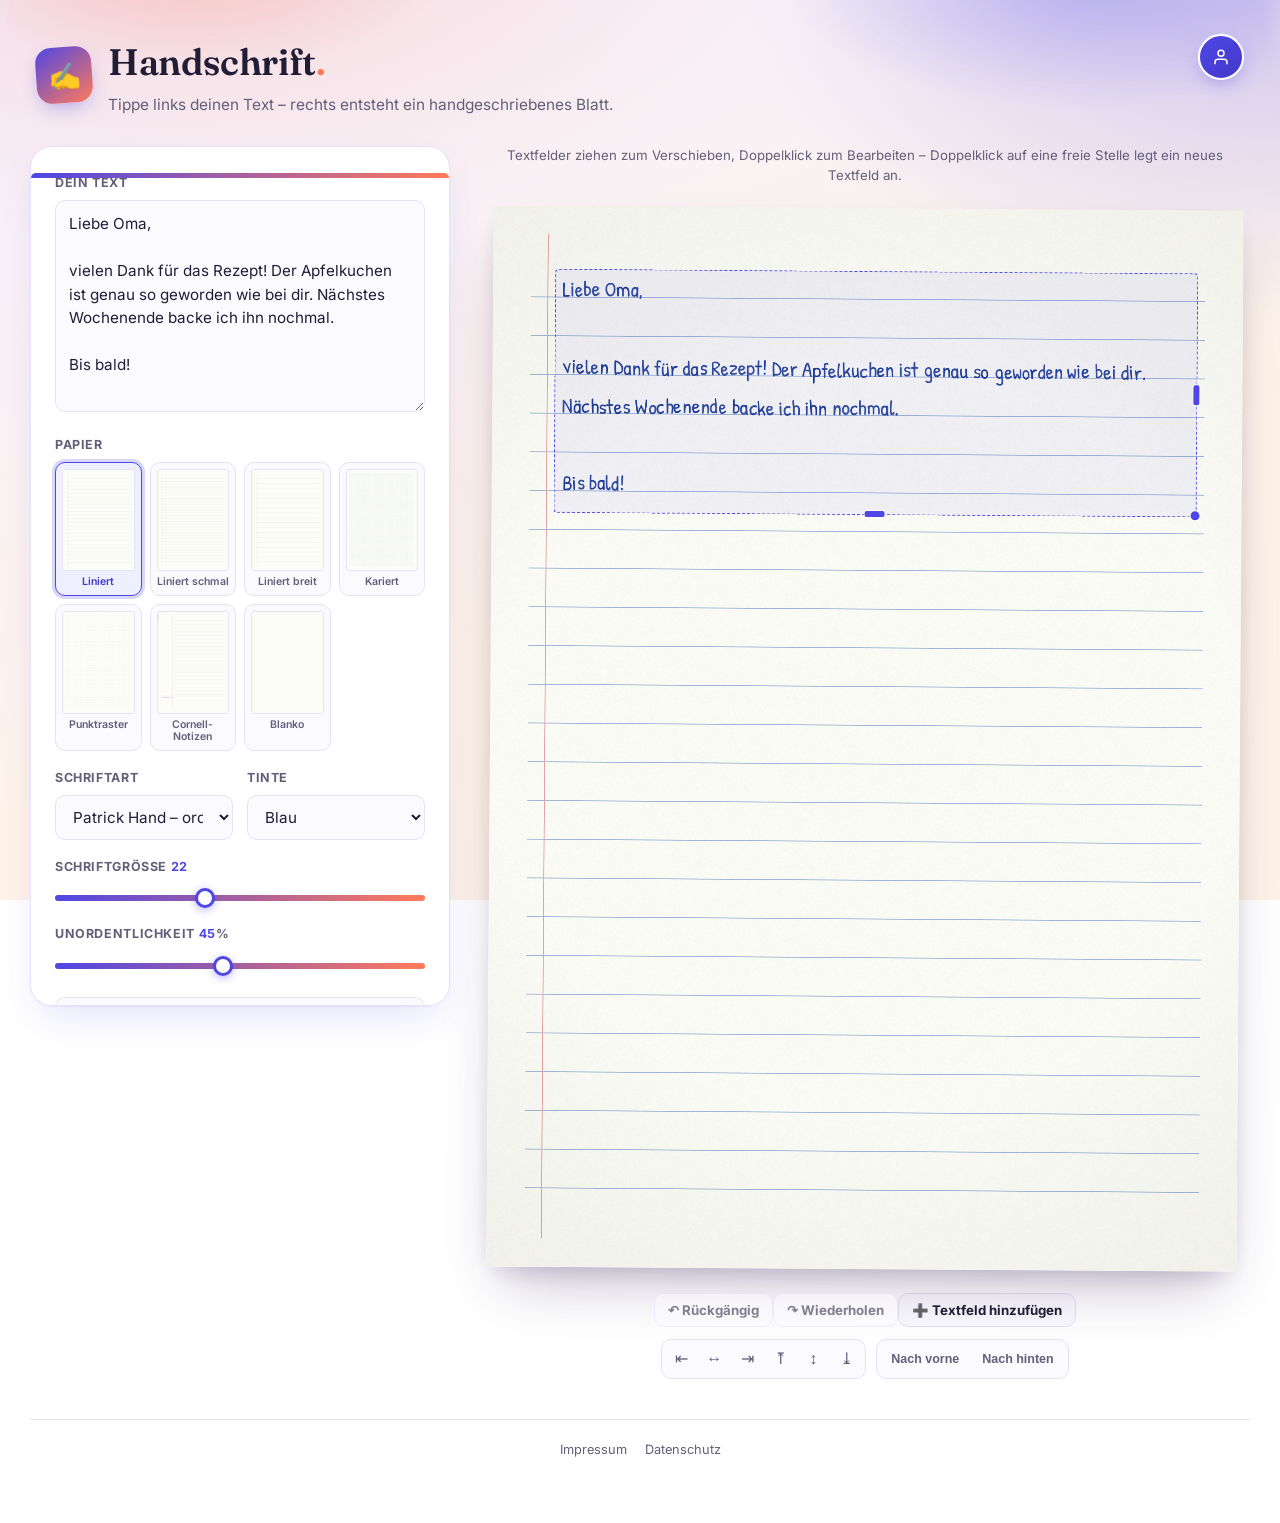
==== commit e4f4bd05: "Impressum, Datenschutzerklärung, Google Fonts lokal gehostet Neue Seiten impressum.html (mit klar ma" ====
--- a/index.html
+++ b/index.html
@@ -9,10 +9,8 @@
 
 <link rel="icon" href="data:image/svg+xml,%3Csvg xmlns='http://www.w3.org/2000/svg' viewBox='0 0 100 100'%3E%3Ctext y='.9em' font-size='90'%3E%E2%9C%8D%EF%B8%8F%3C/text%3E%3C/svg%3E">
 
-<link rel="preconnect" href="https://fonts.googleapis.com">
-<link rel="preconnect" href="https://fonts.gstatic.com" crossorigin>
-<link href="https://fonts.googleapis.com/css2?family=Patrick+Hand&family=Indie+Flower&family=Architects+Daughter&family=Gloria+Hallelujah&family=Shadows+Into+Light&family=Covered+By+Your+Grace&family=Just+Another+Hand&family=Reenie+Beanie&family=Kalam&family=Rock+Salt&family=Caveat:wght@400;600&family=Dancing+Script:wght@400;600&family=Homemade+Apple&family=Marck+Script&family=Cedarville+Cursive&family=La+Belle+Aurore&family=Zeyada&family=Nothing+You+Could+Do&family=Great+Vibes&family=Sacramento&family=Parisienne&family=Allura&family=Fraunces:opsz,wght@9..144,500;9..144,600;9..144,700&family=Inter:wght@400;500;600;700&display=swap" rel="stylesheet">
-
+<!-- Lokal gehostet statt von Google-Servern geladen – siehe fonts.css -->
+<link rel="stylesheet" href="fonts.css">
 <link rel="stylesheet" href="style.css">
 </head>
 <body>
@@ -321,6 +319,11 @@
   <p id="konto-status" class="status" role="status"></p>
 </div>
 
+<footer class="site-footer">
+  <a href="impressum.html">Impressum</a>
+  <a href="datenschutz.html">Datenschutz</a>
+</footer>
+
 <script src="config.js"></script>
 <script src="script.js"></script>
 <script src="scanner.js"></script>
--- a/fonts.css
+++ b/fonts.css
@@ -0,0 +1,859 @@
+/* -------------------------------------------------------------
+   Lokal gehostete Schriftarten
+
+   Bewusst NICHT von Google-Servern geladen: Ein <link> auf
+   fonts.googleapis.com/fonts.gstatic.com überträgt bei jedem
+   Seitenaufruf die IP-Adresse der Besucherin an Google – das gilt in
+   Deutschland als DSGVO-Problem (u.a. LG München I, 20 O 13840/20)
+   und war Grund für eine Welle an Abmahnungen. Die Dateien hier sind
+   identisch mit denen von Google Fonts (SIL Open Font License),
+   liegen aber im fonts/-Ordner dieses Projekts und werden nur vom
+   eigenen Server ausgeliefert.
+------------------------------------------------------------- */
+
+/* vietnamese */
+@font-face {
+  font-family: 'Allura';
+  font-style: normal;
+  font-weight: 400;
+  font-display: swap;
+  src: url(fonts/9oRPNYsQpS4zjuA_hAgWDto.woff2) format('woff2');
+  unicode-range: U+0102-0103, U+0110-0111, U+0128-0129, U+0168-0169, U+01A0-01A1, U+01AF-01B0, U+0300-0301, U+0303-0304, U+0308-0309, U+0323, U+0329, U+1EA0-1EF9, U+20AB;
+}
+/* latin-ext */
+@font-face {
+  font-family: 'Allura';
+  font-style: normal;
+  font-weight: 400;
+  font-display: swap;
+  src: url(fonts/9oRPNYsQpS4zjuA_hQgWDto.woff2) format('woff2');
+  unicode-range: U+0100-02BA, U+02BD-02C5, U+02C7-02CC, U+02CE-02D7, U+02DD-02FF, U+0304, U+0308, U+0329, U+1D00-1DBF, U+1E00-1E9F, U+1EF2-1EFF, U+2020, U+20A0-20AB, U+20AD-20C0, U+2113, U+2C60-2C7F, U+A720-A7FF;
+}
+/* latin */
+@font-face {
+  font-family: 'Allura';
+  font-style: normal;
+  font-weight: 400;
+  font-display: swap;
+  src: url(fonts/9oRPNYsQpS4zjuA_iwgW.woff2) format('woff2');
+  unicode-range: U+0000-00FF, U+0131, U+0152-0153, U+02BB-02BC, U+02C6, U+02DA, U+02DC, U+0304, U+0308, U+0329, U+2000-206F, U+20AC, U+2122, U+2191, U+2193, U+2212, U+2215, U+FEFF, U+FFFD;
+}
+/* latin-ext */
+@font-face {
+  font-family: 'Architects Daughter';
+  font-style: normal;
+  font-weight: 400;
+  font-display: swap;
+  src: url(fonts/KtkxAKiDZI_td1Lkx62xHZHDtgO_Y-bvTYdg4_zg.woff2) format('woff2');
+  unicode-range: U+0100-02BA, U+02BD-02C5, U+02C7-02CC, U+02CE-02D7, U+02DD-02FF, U+0304, U+0308, U+0329, U+1D00-1DBF, U+1E00-1E9F, U+1EF2-1EFF, U+2020, U+20A0-20AB, U+20AD-20C0, U+2113, U+2C60-2C7F, U+A720-A7FF;
+}
+/* latin */
+@font-face {
+  font-family: 'Architects Daughter';
+  font-style: normal;
+  font-weight: 400;
+  font-display: swap;
+  src: url(fonts/KtkxAKiDZI_td1Lkx62xHZHDtgO_Y-bvTYlg4w.woff2) format('woff2');
+  unicode-range: U+0000-00FF, U+0131, U+0152-0153, U+02BB-02BC, U+02C6, U+02DA, U+02DC, U+0304, U+0308, U+0329, U+2000-206F, U+20AC, U+2122, U+2191, U+2193, U+2212, U+2215, U+FEFF, U+FFFD;
+}
+/* cyrillic-ext */
+@font-face {
+  font-family: 'Caveat';
+  font-style: normal;
+  font-weight: 400;
+  font-display: swap;
+  src: url(fonts/Wnz6HAc5bAfYB2Q7azYYmg8.woff2) format('woff2');
+  unicode-range: U+0460-052F, U+1C80-1C8A, U+20B4, U+2DE0-2DFF, U+A640-A69F, U+FE2E-FE2F;
+}
+/* cyrillic */
+@font-face {
+  font-family: 'Caveat';
+  font-style: normal;
+  font-weight: 400;
+  font-display: swap;
+  src: url(fonts/Wnz6HAc5bAfYB2Q7YjYYmg8.woff2) format('woff2');
+  unicode-range: U+0301, U+0400-045F, U+0490-0491, U+04B0-04B1, U+2116;
+}
+/* latin-ext */
+@font-face {
+  font-family: 'Caveat';
+  font-style: normal;
+  font-weight: 400;
+  font-display: swap;
+  src: url(fonts/Wnz6HAc5bAfYB2Q7aDYYmg8.woff2) format('woff2');
+  unicode-range: U+0100-02BA, U+02BD-02C5, U+02C7-02CC, U+02CE-02D7, U+02DD-02FF, U+0304, U+0308, U+0329, U+1D00-1DBF, U+1E00-1E9F, U+1EF2-1EFF, U+2020, U+20A0-20AB, U+20AD-20C0, U+2113, U+2C60-2C7F, U+A720-A7FF;
+}
+/* latin */
+@font-face {
+  font-family: 'Caveat';
+  font-style: normal;
+  font-weight: 400;
+  font-display: swap;
+  src: url(fonts/Wnz6HAc5bAfYB2Q7ZjYY.woff2) format('woff2');
+  unicode-range: U+0000-00FF, U+0131, U+0152-0153, U+02BB-02BC, U+02C6, U+02DA, U+02DC, U+0304, U+0308, U+0329, U+2000-206F, U+20AC, U+2122, U+2191, U+2193, U+2212, U+2215, U+FEFF, U+FFFD;
+}
+/* cyrillic-ext */
+@font-face {
+  font-family: 'Caveat';
+  font-style: normal;
+  font-weight: 600;
+  font-display: swap;
+  src: url(fonts/Wnz6HAc5bAfYB2Q7azYYmg8.woff2) format('woff2');
+  unicode-range: U+0460-052F, U+1C80-1C8A, U+20B4, U+2DE0-2DFF, U+A640-A69F, U+FE2E-FE2F;
+}
+/* cyrillic */
+@font-face {
+  font-family: 'Caveat';
+  font-style: normal;
+  font-weight: 600;
+  font-display: swap;
+  src: url(fonts/Wnz6HAc5bAfYB2Q7YjYYmg8.woff2) format('woff2');
+  unicode-range: U+0301, U+0400-045F, U+0490-0491, U+04B0-04B1, U+2116;
+}
+/* latin-ext */
+@font-face {
+  font-family: 'Caveat';
+  font-style: normal;
+  font-weight: 600;
+  font-display: swap;
+  src: url(fonts/Wnz6HAc5bAfYB2Q7aDYYmg8.woff2) format('woff2');
+  unicode-range: U+0100-02BA, U+02BD-02C5, U+02C7-02CC, U+02CE-02D7, U+02DD-02FF, U+0304, U+0308, U+0329, U+1D00-1DBF, U+1E00-1E9F, U+1EF2-1EFF, U+2020, U+20A0-20AB, U+20AD-20C0, U+2113, U+2C60-2C7F, U+A720-A7FF;
+}
+/* latin */
+@font-face {
+  font-family: 'Caveat';
+  font-style: normal;
+  font-weight: 600;
+  font-display: swap;
+  src: url(fonts/Wnz6HAc5bAfYB2Q7ZjYY.woff2) format('woff2');
+  unicode-range: U+0000-00FF, U+0131, U+0152-0153, U+02BB-02BC, U+02C6, U+02DA, U+02DC, U+0304, U+0308, U+0329, U+2000-206F, U+20AC, U+2122, U+2191, U+2193, U+2212, U+2215, U+FEFF, U+FFFD;
+}
+/* latin */
+@font-face {
+  font-family: 'Cedarville Cursive';
+  font-style: normal;
+  font-weight: 400;
+  font-display: swap;
+  src: url(fonts/yYL00g_a2veiudhUmxjo5VKkoqA-B_nuIrpw.woff2) format('woff2');
+  unicode-range: U+0000-00FF, U+0131, U+0152-0153, U+02BB-02BC, U+02C6, U+02DA, U+02DC, U+0304, U+0308, U+0329, U+2000-206F, U+20AC, U+2122, U+2191, U+2193, U+2212, U+2215, U+FEFF, U+FFFD;
+}
+/* latin-ext */
+@font-face {
+  font-family: 'Covered By Your Grace';
+  font-style: normal;
+  font-weight: 400;
+  font-display: swap;
+  src: url(fonts/QGYwz-AZahWOJJI9kykWW9mD6opopoqXSOSEHwgsm6Y.woff2) format('woff2');
+  unicode-range: U+0100-02BA, U+02BD-02C5, U+02C7-02CC, U+02CE-02D7, U+02DD-02FF, U+0304, U+0308, U+0329, U+1D00-1DBF, U+1E00-1E9F, U+1EF2-1EFF, U+2020, U+20A0-20AB, U+20AD-20C0, U+2113, U+2C60-2C7F, U+A720-A7FF;
+}
+/* latin */
+@font-face {
+  font-family: 'Covered By Your Grace';
+  font-style: normal;
+  font-weight: 400;
+  font-display: swap;
+  src: url(fonts/QGYwz-AZahWOJJI9kykWW9mD6opopoqXSOSEEQgs.woff2) format('woff2');
+  unicode-range: U+0000-00FF, U+0131, U+0152-0153, U+02BB-02BC, U+02C6, U+02DA, U+02DC, U+0304, U+0308, U+0329, U+2000-206F, U+20AC, U+2122, U+2191, U+2193, U+2212, U+2215, U+FEFF, U+FFFD;
+}
+/* vietnamese */
+@font-face {
+  font-family: 'Dancing Script';
+  font-style: normal;
+  font-weight: 400;
+  font-display: swap;
+  src: url(fonts/If2RXTr6YS-zF4S-kcSWSVi_szLviuEViw.woff2) format('woff2');
+  unicode-range: U+0102-0103, U+0110-0111, U+0128-0129, U+0168-0169, U+01A0-01A1, U+01AF-01B0, U+0300-0301, U+0303-0304, U+0308-0309, U+0323, U+0329, U+1EA0-1EF9, U+20AB;
+}
+/* latin-ext */
+@font-face {
+  font-family: 'Dancing Script';
+  font-style: normal;
+  font-weight: 400;
+  font-display: swap;
+  src: url(fonts/If2RXTr6YS-zF4S-kcSWSVi_szLuiuEViw.woff2) format('woff2');
+  unicode-range: U+0100-02BA, U+02BD-02C5, U+02C7-02CC, U+02CE-02D7, U+02DD-02FF, U+0304, U+0308, U+0329, U+1D00-1DBF, U+1E00-1E9F, U+1EF2-1EFF, U+2020, U+20A0-20AB, U+20AD-20C0, U+2113, U+2C60-2C7F, U+A720-A7FF;
+}
+/* latin */
+@font-face {
+  font-family: 'Dancing Script';
+  font-style: normal;
+  font-weight: 400;
+  font-display: swap;
+  src: url(fonts/If2RXTr6YS-zF4S-kcSWSVi_szLgiuE.woff2) format('woff2');
+  unicode-range: U+0000-00FF, U+0131, U+0152-0153, U+02BB-02BC, U+02C6, U+02DA, U+02DC, U+0304, U+0308, U+0329, U+2000-206F, U+20AC, U+2122, U+2191, U+2193, U+2212, U+2215, U+FEFF, U+FFFD;
+}
+/* vietnamese */
+@font-face {
+  font-family: 'Dancing Script';
+  font-style: normal;
+  font-weight: 600;
+  font-display: swap;
+  src: url(fonts/If2RXTr6YS-zF4S-kcSWSVi_szLviuEViw.woff2) format('woff2');
+  unicode-range: U+0102-0103, U+0110-0111, U+0128-0129, U+0168-0169, U+01A0-01A1, U+01AF-01B0, U+0300-0301, U+0303-0304, U+0308-0309, U+0323, U+0329, U+1EA0-1EF9, U+20AB;
+}
+/* latin-ext */
+@font-face {
+  font-family: 'Dancing Script';
+  font-style: normal;
+  font-weight: 600;
+  font-display: swap;
+  src: url(fonts/If2RXTr6YS-zF4S-kcSWSVi_szLuiuEViw.woff2) format('woff2');
+  unicode-range: U+0100-02BA, U+02BD-02C5, U+02C7-02CC, U+02CE-02D7, U+02DD-02FF, U+0304, U+0308, U+0329, U+1D00-1DBF, U+1E00-1E9F, U+1EF2-1EFF, U+2020, U+20A0-20AB, U+20AD-20C0, U+2113, U+2C60-2C7F, U+A720-A7FF;
+}
+/* latin */
+@font-face {
+  font-family: 'Dancing Script';
+  font-style: normal;
+  font-weight: 600;
+  font-display: swap;
+  src: url(fonts/If2RXTr6YS-zF4S-kcSWSVi_szLgiuE.woff2) format('woff2');
+  unicode-range: U+0000-00FF, U+0131, U+0152-0153, U+02BB-02BC, U+02C6, U+02DA, U+02DC, U+0304, U+0308, U+0329, U+2000-206F, U+20AC, U+2122, U+2191, U+2193, U+2212, U+2215, U+FEFF, U+FFFD;
+}
+/* vietnamese */
+@font-face {
+  font-family: 'Fraunces';
+  font-style: normal;
+  font-weight: 500;
+  font-display: swap;
+  src: url(fonts/6NU78FyLNQOQZAnv9bYEvDiIdE9Ea92uemAk_WBq8U_9v0c2Wa0KxCBTeO-U.woff2) format('woff2');
+  unicode-range: U+0102-0103, U+0110-0111, U+0128-0129, U+0168-0169, U+01A0-01A1, U+01AF-01B0, U+0300-0301, U+0303-0304, U+0308-0309, U+0323, U+0329, U+1EA0-1EF9, U+20AB;
+}
+/* latin-ext */
+@font-face {
+  font-family: 'Fraunces';
+  font-style: normal;
+  font-weight: 500;
+  font-display: swap;
+  src: url(fonts/6NU78FyLNQOQZAnv9bYEvDiIdE9Ea92uemAk_WBq8U_9v0c2Wa0KxCFTeO-U.woff2) format('woff2');
+  unicode-range: U+0100-02BA, U+02BD-02C5, U+02C7-02CC, U+02CE-02D7, U+02DD-02FF, U+0304, U+0308, U+0329, U+1D00-1DBF, U+1E00-1E9F, U+1EF2-1EFF, U+2020, U+20A0-20AB, U+20AD-20C0, U+2113, U+2C60-2C7F, U+A720-A7FF;
+}
+/* latin */
+@font-face {
+  font-family: 'Fraunces';
+  font-style: normal;
+  font-weight: 500;
+  font-display: swap;
+  src: url(fonts/6NU78FyLNQOQZAnv9bYEvDiIdE9Ea92uemAk_WBq8U_9v0c2Wa0KxC9TeA.woff2) format('woff2');
+  unicode-range: U+0000-00FF, U+0131, U+0152-0153, U+02BB-02BC, U+02C6, U+02DA, U+02DC, U+0304, U+0308, U+0329, U+2000-206F, U+20AC, U+2122, U+2191, U+2193, U+2212, U+2215, U+FEFF, U+FFFD;
+}
+/* vietnamese */
+@font-face {
+  font-family: 'Fraunces';
+  font-style: normal;
+  font-weight: 600;
+  font-display: swap;
+  src: url(fonts/6NU78FyLNQOQZAnv9bYEvDiIdE9Ea92uemAk_WBq8U_9v0c2Wa0KxCBTeO-U.woff2) format('woff2');
+  unicode-range: U+0102-0103, U+0110-0111, U+0128-0129, U+0168-0169, U+01A0-01A1, U+01AF-01B0, U+0300-0301, U+0303-0304, U+0308-0309, U+0323, U+0329, U+1EA0-1EF9, U+20AB;
+}
+/* latin-ext */
+@font-face {
+  font-family: 'Fraunces';
+  font-style: normal;
+  font-weight: 600;
+  font-display: swap;
+  src: url(fonts/6NU78FyLNQOQZAnv9bYEvDiIdE9Ea92uemAk_WBq8U_9v0c2Wa0KxCFTeO-U.woff2) format('woff2');
+  unicode-range: U+0100-02BA, U+02BD-02C5, U+02C7-02CC, U+02CE-02D7, U+02DD-02FF, U+0304, U+0308, U+0329, U+1D00-1DBF, U+1E00-1E9F, U+1EF2-1EFF, U+2020, U+20A0-20AB, U+20AD-20C0, U+2113, U+2C60-2C7F, U+A720-A7FF;
+}
+/* latin */
+@font-face {
+  font-family: 'Fraunces';
+  font-style: normal;
+  font-weight: 600;
+  font-display: swap;
+  src: url(fonts/6NU78FyLNQOQZAnv9bYEvDiIdE9Ea92uemAk_WBq8U_9v0c2Wa0KxC9TeA.woff2) format('woff2');
+  unicode-range: U+0000-00FF, U+0131, U+0152-0153, U+02BB-02BC, U+02C6, U+02DA, U+02DC, U+0304, U+0308, U+0329, U+2000-206F, U+20AC, U+2122, U+2191, U+2193, U+2212, U+2215, U+FEFF, U+FFFD;
+}
+/* vietnamese */
+@font-face {
+  font-family: 'Fraunces';
+  font-style: normal;
+  font-weight: 700;
+  font-display: swap;
+  src: url(fonts/6NU78FyLNQOQZAnv9bYEvDiIdE9Ea92uemAk_WBq8U_9v0c2Wa0KxCBTeO-U.woff2) format('woff2');
+  unicode-range: U+0102-0103, U+0110-0111, U+0128-0129, U+0168-0169, U+01A0-01A1, U+01AF-01B0, U+0300-0301, U+0303-0304, U+0308-0309, U+0323, U+0329, U+1EA0-1EF9, U+20AB;
+}
+/* latin-ext */
+@font-face {
+  font-family: 'Fraunces';
+  font-style: normal;
+  font-weight: 700;
+  font-display: swap;
+  src: url(fonts/6NU78FyLNQOQZAnv9bYEvDiIdE9Ea92uemAk_WBq8U_9v0c2Wa0KxCFTeO-U.woff2) format('woff2');
+  unicode-range: U+0100-02BA, U+02BD-02C5, U+02C7-02CC, U+02CE-02D7, U+02DD-02FF, U+0304, U+0308, U+0329, U+1D00-1DBF, U+1E00-1E9F, U+1EF2-1EFF, U+2020, U+20A0-20AB, U+20AD-20C0, U+2113, U+2C60-2C7F, U+A720-A7FF;
+}
+/* latin */
+@font-face {
+  font-family: 'Fraunces';
+  font-style: normal;
+  font-weight: 700;
+  font-display: swap;
+  src: url(fonts/6NU78FyLNQOQZAnv9bYEvDiIdE9Ea92uemAk_WBq8U_9v0c2Wa0KxC9TeA.woff2) format('woff2');
+  unicode-range: U+0000-00FF, U+0131, U+0152-0153, U+02BB-02BC, U+02C6, U+02DA, U+02DC, U+0304, U+0308, U+0329, U+2000-206F, U+20AC, U+2122, U+2191, U+2193, U+2212, U+2215, U+FEFF, U+FFFD;
+}
+/* latin-ext */
+@font-face {
+  font-family: 'Gloria Hallelujah';
+  font-style: normal;
+  font-weight: 400;
+  font-display: swap;
+  src: url(fonts/LYjYdHv3kUk9BMV96EIswT9DIbW-MIS71zO0vg.woff2) format('woff2');
+  unicode-range: U+0100-02BA, U+02BD-02C5, U+02C7-02CC, U+02CE-02D7, U+02DD-02FF, U+0304, U+0308, U+0329, U+1D00-1DBF, U+1E00-1E9F, U+1EF2-1EFF, U+2020, U+20A0-20AB, U+20AD-20C0, U+2113, U+2C60-2C7F, U+A720-A7FF;
+}
+/* latin */
+@font-face {
+  font-family: 'Gloria Hallelujah';
+  font-style: normal;
+  font-weight: 400;
+  font-display: swap;
+  src: url(fonts/LYjYdHv3kUk9BMV96EIswT9DIbW-MIS11zM.woff2) format('woff2');
+  unicode-range: U+0000-00FF, U+0131, U+0152-0153, U+02BB-02BC, U+02C6, U+02DA, U+02DC, U+0304, U+0308, U+0329, U+2000-206F, U+20AC, U+2122, U+2191, U+2193, U+2212, U+2215, U+FEFF, U+FFFD;
+}
+/* cyrillic-ext */
+@font-face {
+  font-family: 'Great Vibes';
+  font-style: normal;
+  font-weight: 400;
+  font-display: swap;
+  src: url(fonts/RWmMoKWR9v4ksMfaWd_JN9XIiaQ6DQ.woff2) format('woff2');
+  unicode-range: U+0460-052F, U+1C80-1C8A, U+20B4, U+2DE0-2DFF, U+A640-A69F, U+FE2E-FE2F;
+}
+/* cyrillic */
+@font-face {
+  font-family: 'Great Vibes';
+  font-style: normal;
+  font-weight: 400;
+  font-display: swap;
+  src: url(fonts/RWmMoKWR9v4ksMfaWd_JN9XBiaQ6DQ.woff2) format('woff2');
+  unicode-range: U+0301, U+0400-045F, U+0490-0491, U+04B0-04B1, U+2116;
+}
+/* greek-ext */
+@font-face {
+  font-family: 'Great Vibes';
+  font-style: normal;
+  font-weight: 400;
+  font-display: swap;
+  src: url(fonts/RWmMoKWR9v4ksMfaWd_JN9XJiaQ6DQ.woff2) format('woff2');
+  unicode-range: U+1F00-1FFF;
+}
+/* vietnamese */
+@font-face {
+  font-family: 'Great Vibes';
+  font-style: normal;
+  font-weight: 400;
+  font-display: swap;
+  src: url(fonts/RWmMoKWR9v4ksMfaWd_JN9XKiaQ6DQ.woff2) format('woff2');
+  unicode-range: U+0102-0103, U+0110-0111, U+0128-0129, U+0168-0169, U+01A0-01A1, U+01AF-01B0, U+0300-0301, U+0303-0304, U+0308-0309, U+0323, U+0329, U+1EA0-1EF9, U+20AB;
+}
+/* latin-ext */
+@font-face {
+  font-family: 'Great Vibes';
+  font-style: normal;
+  font-weight: 400;
+  font-display: swap;
+  src: url(fonts/RWmMoKWR9v4ksMfaWd_JN9XLiaQ6DQ.woff2) format('woff2');
+  unicode-range: U+0100-02BA, U+02BD-02C5, U+02C7-02CC, U+02CE-02D7, U+02DD-02FF, U+0304, U+0308, U+0329, U+1D00-1DBF, U+1E00-1E9F, U+1EF2-1EFF, U+2020, U+20A0-20AB, U+20AD-20C0, U+2113, U+2C60-2C7F, U+A720-A7FF;
+}
+/* latin */
+@font-face {
+  font-family: 'Great Vibes';
+  font-style: normal;
+  font-weight: 400;
+  font-display: swap;
+  src: url(fonts/RWmMoKWR9v4ksMfaWd_JN9XFiaQ.woff2) format('woff2');
+  unicode-range: U+0000-00FF, U+0131, U+0152-0153, U+02BB-02BC, U+02C6, U+02DA, U+02DC, U+0304, U+0308, U+0329, U+2000-206F, U+20AC, U+2122, U+2191, U+2193, U+2212, U+2215, U+FEFF, U+FFFD;
+}
+/* latin */
+@font-face {
+  font-family: 'Homemade Apple';
+  font-style: normal;
+  font-weight: 400;
+  font-display: swap;
+  src: url(fonts/Qw3EZQFXECDrI2q789EKQZJob0x6XHg.woff2) format('woff2');
+  unicode-range: U+0000-00FF, U+0131, U+0152-0153, U+02BB-02BC, U+02C6, U+02DA, U+02DC, U+0304, U+0308, U+0329, U+2000-206F, U+20AC, U+2122, U+2191, U+2193, U+2212, U+2215, U+FEFF, U+FFFD;
+}
+/* latin-ext */
+@font-face {
+  font-family: 'Indie Flower';
+  font-style: normal;
+  font-weight: 400;
+  font-display: swap;
+  src: url(fonts/m8JVjfNVeKWVnh3QMuKkFcZVZ0uH5dI.woff2) format('woff2');
+  unicode-range: U+0100-02BA, U+02BD-02C5, U+02C7-02CC, U+02CE-02D7, U+02DD-02FF, U+0304, U+0308, U+0329, U+1D00-1DBF, U+1E00-1E9F, U+1EF2-1EFF, U+2020, U+20A0-20AB, U+20AD-20C0, U+2113, U+2C60-2C7F, U+A720-A7FF;
+}
+/* latin */
+@font-face {
+  font-family: 'Indie Flower';
+  font-style: normal;
+  font-weight: 400;
+  font-display: swap;
+  src: url(fonts/m8JVjfNVeKWVnh3QMuKkFcZVaUuH.woff2) format('woff2');
+  unicode-range: U+0000-00FF, U+0131, U+0152-0153, U+02BB-02BC, U+02C6, U+02DA, U+02DC, U+0304, U+0308, U+0329, U+2000-206F, U+20AC, U+2122, U+2191, U+2193, U+2212, U+2215, U+FEFF, U+FFFD;
+}
+/* cyrillic-ext */
+@font-face {
+  font-family: 'Inter';
+  font-style: normal;
+  font-weight: 400;
+  font-display: swap;
+  src: url(fonts/UcC73FwrK3iLTeHuS_nVMrMxCp50SjIa2JL7SUc.woff2) format('woff2');
+  unicode-range: U+0460-052F, U+1C80-1C8A, U+20B4, U+2DE0-2DFF, U+A640-A69F, U+FE2E-FE2F;
+}
+/* cyrillic */
+@font-face {
+  font-family: 'Inter';
+  font-style: normal;
+  font-weight: 400;
+  font-display: swap;
+  src: url(fonts/UcC73FwrK3iLTeHuS_nVMrMxCp50SjIa0ZL7SUc.woff2) format('woff2');
+  unicode-range: U+0301, U+0400-045F, U+0490-0491, U+04B0-04B1, U+2116;
+}
+/* greek-ext */
+@font-face {
+  font-family: 'Inter';
+  font-style: normal;
+  font-weight: 400;
+  font-display: swap;
+  src: url(fonts/UcC73FwrK3iLTeHuS_nVMrMxCp50SjIa2ZL7SUc.woff2) format('woff2');
+  unicode-range: U+1F00-1FFF;
+}
+/* greek */
+@font-face {
+  font-family: 'Inter';
+  font-style: normal;
+  font-weight: 400;
+  font-display: swap;
+  src: url(fonts/UcC73FwrK3iLTeHuS_nVMrMxCp50SjIa1pL7SUc.woff2) format('woff2');
+  unicode-range: U+0370-0377, U+037A-037F, U+0384-038A, U+038C, U+038E-03A1, U+03A3-03FF;
+}
+/* vietnamese */
+@font-face {
+  font-family: 'Inter';
+  font-style: normal;
+  font-weight: 400;
+  font-display: swap;
+  src: url(fonts/UcC73FwrK3iLTeHuS_nVMrMxCp50SjIa2pL7SUc.woff2) format('woff2');
+  unicode-range: U+0102-0103, U+0110-0111, U+0128-0129, U+0168-0169, U+01A0-01A1, U+01AF-01B0, U+0300-0301, U+0303-0304, U+0308-0309, U+0323, U+0329, U+1EA0-1EF9, U+20AB;
+}
+/* latin-ext */
+@font-face {
+  font-family: 'Inter';
+  font-style: normal;
+  font-weight: 400;
+  font-display: swap;
+  src: url(fonts/UcC73FwrK3iLTeHuS_nVMrMxCp50SjIa25L7SUc.woff2) format('woff2');
+  unicode-range: U+0100-02BA, U+02BD-02C5, U+02C7-02CC, U+02CE-02D7, U+02DD-02FF, U+0304, U+0308, U+0329, U+1D00-1DBF, U+1E00-1E9F, U+1EF2-1EFF, U+2020, U+20A0-20AB, U+20AD-20C0, U+2113, U+2C60-2C7F, U+A720-A7FF;
+}
+/* latin */
+@font-face {
+  font-family: 'Inter';
+  font-style: normal;
+  font-weight: 400;
+  font-display: swap;
+  src: url(fonts/UcC73FwrK3iLTeHuS_nVMrMxCp50SjIa1ZL7.woff2) format('woff2');
+  unicode-range: U+0000-00FF, U+0131, U+0152-0153, U+02BB-02BC, U+02C6, U+02DA, U+02DC, U+0304, U+0308, U+0329, U+2000-206F, U+20AC, U+2122, U+2191, U+2193, U+2212, U+2215, U+FEFF, U+FFFD;
+}
+/* cyrillic-ext */
+@font-face {
+  font-family: 'Inter';
+  font-style: normal;
+  font-weight: 500;
+  font-display: swap;
+  src: url(fonts/UcC73FwrK3iLTeHuS_nVMrMxCp50SjIa2JL7SUc.woff2) format('woff2');
+  unicode-range: U+0460-052F, U+1C80-1C8A, U+20B4, U+2DE0-2DFF, U+A640-A69F, U+FE2E-FE2F;
+}
+/* cyrillic */
+@font-face {
+  font-family: 'Inter';
+  font-style: normal;
+  font-weight: 500;
+  font-display: swap;
+  src: url(fonts/UcC73FwrK3iLTeHuS_nVMrMxCp50SjIa0ZL7SUc.woff2) format('woff2');
+  unicode-range: U+0301, U+0400-045F, U+0490-0491, U+04B0-04B1, U+2116;
+}
+/* greek-ext */
+@font-face {
+  font-family: 'Inter';
+  font-style: normal;
+  font-weight: 500;
+  font-display: swap;
+  src: url(fonts/UcC73FwrK3iLTeHuS_nVMrMxCp50SjIa2ZL7SUc.woff2) format('woff2');
+  unicode-range: U+1F00-1FFF;
+}
+/* greek */
+@font-face {
+  font-family: 'Inter';
+  font-style: normal;
+  font-weight: 500;
+  font-display: swap;
+  src: url(fonts/UcC73FwrK3iLTeHuS_nVMrMxCp50SjIa1pL7SUc.woff2) format('woff2');
+  unicode-range: U+0370-0377, U+037A-037F, U+0384-038A, U+038C, U+038E-03A1, U+03A3-03FF;
+}
+/* vietnamese */
+@font-face {
+  font-family: 'Inter';
+  font-style: normal;
+  font-weight: 500;
+  font-display: swap;
+  src: url(fonts/UcC73FwrK3iLTeHuS_nVMrMxCp50SjIa2pL7SUc.woff2) format('woff2');
+  unicode-range: U+0102-0103, U+0110-0111, U+0128-0129, U+0168-0169, U+01A0-01A1, U+01AF-01B0, U+0300-0301, U+0303-0304, U+0308-0309, U+0323, U+0329, U+1EA0-1EF9, U+20AB;
+}
+/* latin-ext */
+@font-face {
+  font-family: 'Inter';
+  font-style: normal;
+  font-weight: 500;
+  font-display: swap;
+  src: url(fonts/UcC73FwrK3iLTeHuS_nVMrMxCp50SjIa25L7SUc.woff2) format('woff2');
+  unicode-range: U+0100-02BA, U+02BD-02C5, U+02C7-02CC, U+02CE-02D7, U+02DD-02FF, U+0304, U+0308, U+0329, U+1D00-1DBF, U+1E00-1E9F, U+1EF2-1EFF, U+2020, U+20A0-20AB, U+20AD-20C0, U+2113, U+2C60-2C7F, U+A720-A7FF;
+}
+/* latin */
+@font-face {
+  font-family: 'Inter';
+  font-style: normal;
+  font-weight: 500;
+  font-display: swap;
+  src: url(fonts/UcC73FwrK3iLTeHuS_nVMrMxCp50SjIa1ZL7.woff2) format('woff2');
+  unicode-range: U+0000-00FF, U+0131, U+0152-0153, U+02BB-02BC, U+02C6, U+02DA, U+02DC, U+0304, U+0308, U+0329, U+2000-206F, U+20AC, U+2122, U+2191, U+2193, U+2212, U+2215, U+FEFF, U+FFFD;
+}
+/* cyrillic-ext */
+@font-face {
+  font-family: 'Inter';
+  font-style: normal;
+  font-weight: 600;
+  font-display: swap;
+  src: url(fonts/UcC73FwrK3iLTeHuS_nVMrMxCp50SjIa2JL7SUc.woff2) format('woff2');
+  unicode-range: U+0460-052F, U+1C80-1C8A, U+20B4, U+2DE0-2DFF, U+A640-A69F, U+FE2E-FE2F;
+}
+/* cyrillic */
+@font-face {
+  font-family: 'Inter';
+  font-style: normal;
+  font-weight: 600;
+  font-display: swap;
+  src: url(fonts/UcC73FwrK3iLTeHuS_nVMrMxCp50SjIa0ZL7SUc.woff2) format('woff2');
+  unicode-range: U+0301, U+0400-045F, U+0490-0491, U+04B0-04B1, U+2116;
+}
+/* greek-ext */
+@font-face {
+  font-family: 'Inter';
+  font-style: normal;
+  font-weight: 600;
+  font-display: swap;
+  src: url(fonts/UcC73FwrK3iLTeHuS_nVMrMxCp50SjIa2ZL7SUc.woff2) format('woff2');
+  unicode-range: U+1F00-1FFF;
+}
+/* greek */
+@font-face {
+  font-family: 'Inter';
+  font-style: normal;
+  font-weight: 600;
+  font-display: swap;
+  src: url(fonts/UcC73FwrK3iLTeHuS_nVMrMxCp50SjIa1pL7SUc.woff2) format('woff2');
+  unicode-range: U+0370-0377, U+037A-037F, U+0384-038A, U+038C, U+038E-03A1, U+03A3-03FF;
+}
+/* vietnamese */
+@font-face {
+  font-family: 'Inter';
+  font-style: normal;
+  font-weight: 600;
+  font-display: swap;
+  src: url(fonts/UcC73FwrK3iLTeHuS_nVMrMxCp50SjIa2pL7SUc.woff2) format('woff2');
+  unicode-range: U+0102-0103, U+0110-0111, U+0128-0129, U+0168-0169, U+01A0-01A1, U+01AF-01B0, U+0300-0301, U+0303-0304, U+0308-0309, U+0323, U+0329, U+1EA0-1EF9, U+20AB;
+}
+/* latin-ext */
+@font-face {
+  font-family: 'Inter';
+  font-style: normal;
+  font-weight: 600;
+  font-display: swap;
+  src: url(fonts/UcC73FwrK3iLTeHuS_nVMrMxCp50SjIa25L7SUc.woff2) format('woff2');
+  unicode-range: U+0100-02BA, U+02BD-02C5, U+02C7-02CC, U+02CE-02D7, U+02DD-02FF, U+0304, U+0308, U+0329, U+1D00-1DBF, U+1E00-1E9F, U+1EF2-1EFF, U+2020, U+20A0-20AB, U+20AD-20C0, U+2113, U+2C60-2C7F, U+A720-A7FF;
+}
+/* latin */
+@font-face {
+  font-family: 'Inter';
+  font-style: normal;
+  font-weight: 600;
+  font-display: swap;
+  src: url(fonts/UcC73FwrK3iLTeHuS_nVMrMxCp50SjIa1ZL7.woff2) format('woff2');
+  unicode-range: U+0000-00FF, U+0131, U+0152-0153, U+02BB-02BC, U+02C6, U+02DA, U+02DC, U+0304, U+0308, U+0329, U+2000-206F, U+20AC, U+2122, U+2191, U+2193, U+2212, U+2215, U+FEFF, U+FFFD;
+}
+/* cyrillic-ext */
+@font-face {
+  font-family: 'Inter';
+  font-style: normal;
+  font-weight: 700;
+  font-display: swap;
+  src: url(fonts/UcC73FwrK3iLTeHuS_nVMrMxCp50SjIa2JL7SUc.woff2) format('woff2');
+  unicode-range: U+0460-052F, U+1C80-1C8A, U+20B4, U+2DE0-2DFF, U+A640-A69F, U+FE2E-FE2F;
+}
+/* cyrillic */
+@font-face {
+  font-family: 'Inter';
+  font-style: normal;
+  font-weight: 700;
+  font-display: swap;
+  src: url(fonts/UcC73FwrK3iLTeHuS_nVMrMxCp50SjIa0ZL7SUc.woff2) format('woff2');
+  unicode-range: U+0301, U+0400-045F, U+0490-0491, U+04B0-04B1, U+2116;
+}
+/* greek-ext */
+@font-face {
+  font-family: 'Inter';
+  font-style: normal;
+  font-weight: 700;
+  font-display: swap;
+  src: url(fonts/UcC73FwrK3iLTeHuS_nVMrMxCp50SjIa2ZL7SUc.woff2) format('woff2');
+  unicode-range: U+1F00-1FFF;
+}
+/* greek */
+@font-face {
+  font-family: 'Inter';
+  font-style: normal;
+  font-weight: 700;
+  font-display: swap;
+  src: url(fonts/UcC73FwrK3iLTeHuS_nVMrMxCp50SjIa1pL7SUc.woff2) format('woff2');
+  unicode-range: U+0370-0377, U+037A-037F, U+0384-038A, U+038C, U+038E-03A1, U+03A3-03FF;
+}
+/* vietnamese */
+@font-face {
+  font-family: 'Inter';
+  font-style: normal;
+  font-weight: 700;
+  font-display: swap;
+  src: url(fonts/UcC73FwrK3iLTeHuS_nVMrMxCp50SjIa2pL7SUc.woff2) format('woff2');
+  unicode-range: U+0102-0103, U+0110-0111, U+0128-0129, U+0168-0169, U+01A0-01A1, U+01AF-01B0, U+0300-0301, U+0303-0304, U+0308-0309, U+0323, U+0329, U+1EA0-1EF9, U+20AB;
+}
+/* latin-ext */
+@font-face {
+  font-family: 'Inter';
+  font-style: normal;
+  font-weight: 700;
+  font-display: swap;
+  src: url(fonts/UcC73FwrK3iLTeHuS_nVMrMxCp50SjIa25L7SUc.woff2) format('woff2');
+  unicode-range: U+0100-02BA, U+02BD-02C5, U+02C7-02CC, U+02CE-02D7, U+02DD-02FF, U+0304, U+0308, U+0329, U+1D00-1DBF, U+1E00-1E9F, U+1EF2-1EFF, U+2020, U+20A0-20AB, U+20AD-20C0, U+2113, U+2C60-2C7F, U+A720-A7FF;
+}
+/* latin */
+@font-face {
+  font-family: 'Inter';
+  font-style: normal;
+  font-weight: 700;
+  font-display: swap;
+  src: url(fonts/UcC73FwrK3iLTeHuS_nVMrMxCp50SjIa1ZL7.woff2) format('woff2');
+  unicode-range: U+0000-00FF, U+0131, U+0152-0153, U+02BB-02BC, U+02C6, U+02DA, U+02DC, U+0304, U+0308, U+0329, U+2000-206F, U+20AC, U+2122, U+2191, U+2193, U+2212, U+2215, U+FEFF, U+FFFD;
+}
+/* latin-ext */
+@font-face {
+  font-family: 'Just Another Hand';
+  font-style: normal;
+  font-weight: 400;
+  font-display: swap;
+  src: url(fonts/845CNN4-AJyIGvIou-6yJKyptyOpOfr2DGiVSw.woff2) format('woff2');
+  unicode-range: U+0100-02BA, U+02BD-02C5, U+02C7-02CC, U+02CE-02D7, U+02DD-02FF, U+0304, U+0308, U+0329, U+1D00-1DBF, U+1E00-1E9F, U+1EF2-1EFF, U+2020, U+20A0-20AB, U+20AD-20C0, U+2113, U+2C60-2C7F, U+A720-A7FF;
+}
+/* latin */
+@font-face {
+  font-family: 'Just Another Hand';
+  font-style: normal;
+  font-weight: 400;
+  font-display: swap;
+  src: url(fonts/845CNN4-AJyIGvIou-6yJKyptyOpOfr4DGg.woff2) format('woff2');
+  unicode-range: U+0000-00FF, U+0131, U+0152-0153, U+02BB-02BC, U+02C6, U+02DA, U+02DC, U+0304, U+0308, U+0329, U+2000-206F, U+20AC, U+2122, U+2191, U+2193, U+2212, U+2215, U+FEFF, U+FFFD;
+}
+/* devanagari */
+@font-face {
+  font-family: 'Kalam';
+  font-style: normal;
+  font-weight: 400;
+  font-display: swap;
+  src: url(fonts/YA9dr0Wd4kDdMthQOCfzsw.woff2) format('woff2');
+  unicode-range: U+0900-097F, U+1CD0-1CF9, U+200C-200D, U+20A8, U+20B9, U+20F0, U+25CC, U+A830-A839, U+A8E0-A8FF, U+11B00-11B09;
+}
+/* latin-ext */
+@font-face {
+  font-family: 'Kalam';
+  font-style: normal;
+  font-weight: 400;
+  font-display: swap;
+  src: url(fonts/YA9dr0Wd4kDdMthfOCfzsw.woff2) format('woff2');
+  unicode-range: U+0100-02BA, U+02BD-02C5, U+02C7-02CC, U+02CE-02D7, U+02DD-02FF, U+0304, U+0308, U+0329, U+1D00-1DBF, U+1E00-1E9F, U+1EF2-1EFF, U+2020, U+20A0-20AB, U+20AD-20C0, U+2113, U+2C60-2C7F, U+A720-A7FF;
+}
+/* latin */
+@font-face {
+  font-family: 'Kalam';
+  font-style: normal;
+  font-weight: 400;
+  font-display: swap;
+  src: url(fonts/YA9dr0Wd4kDdMthROCc.woff2) format('woff2');
+  unicode-range: U+0000-00FF, U+0131, U+0152-0153, U+02BB-02BC, U+02C6, U+02DA, U+02DC, U+0304, U+0308, U+0329, U+2000-206F, U+20AC, U+2122, U+2191, U+2193, U+2212, U+2215, U+FEFF, U+FFFD;
+}
+/* latin-ext */
+@font-face {
+  font-family: 'La Belle Aurore';
+  font-style: normal;
+  font-weight: 400;
+  font-display: swap;
+  src: url(fonts/RrQIbot8-mNYKnGNDkWlocovHeI4Eu2EBVk.woff2) format('woff2');
+  unicode-range: U+0100-02BA, U+02BD-02C5, U+02C7-02CC, U+02CE-02D7, U+02DD-02FF, U+0304, U+0308, U+0329, U+1D00-1DBF, U+1E00-1E9F, U+1EF2-1EFF, U+2020, U+20A0-20AB, U+20AD-20C0, U+2113, U+2C60-2C7F, U+A720-A7FF;
+}
+/* latin */
+@font-face {
+  font-family: 'La Belle Aurore';
+  font-style: normal;
+  font-weight: 400;
+  font-display: swap;
+  src: url(fonts/RrQIbot8-mNYKnGNDkWlocovHeI4HO2E.woff2) format('woff2');
+  unicode-range: U+0000-00FF, U+0131, U+0152-0153, U+02BB-02BC, U+02C6, U+02DA, U+02DC, U+0304, U+0308, U+0329, U+2000-206F, U+20AC, U+2122, U+2191, U+2193, U+2212, U+2215, U+FEFF, U+FFFD;
+}
+/* cyrillic */
+@font-face {
+  font-family: 'Marck Script';
+  font-style: normal;
+  font-weight: 400;
+  font-display: swap;
+  src: url(fonts/nwpTtK2oNgBA3Or78gapdwuyzCg_WMM.woff2) format('woff2');
+  unicode-range: U+0301, U+0400-045F, U+0490-0491, U+04B0-04B1, U+2116;
+}
+/* latin-ext */
+@font-face {
+  font-family: 'Marck Script';
+  font-style: normal;
+  font-weight: 400;
+  font-display: swap;
+  src: url(fonts/nwpTtK2oNgBA3Or78gapdwuyxig_WMM.woff2) format('woff2');
+  unicode-range: U+0100-02BA, U+02BD-02C5, U+02C7-02CC, U+02CE-02D7, U+02DD-02FF, U+0304, U+0308, U+0329, U+1D00-1DBF, U+1E00-1E9F, U+1EF2-1EFF, U+2020, U+20A0-20AB, U+20AD-20C0, U+2113, U+2C60-2C7F, U+A720-A7FF;
+}
+/* latin */
+@font-face {
+  font-family: 'Marck Script';
+  font-style: normal;
+  font-weight: 400;
+  font-display: swap;
+  src: url(fonts/nwpTtK2oNgBA3Or78gapdwuyyCg_.woff2) format('woff2');
+  unicode-range: U+0000-00FF, U+0131, U+0152-0153, U+02BB-02BC, U+02C6, U+02DA, U+02DC, U+0304, U+0308, U+0329, U+2000-206F, U+20AC, U+2122, U+2191, U+2193, U+2212, U+2215, U+FEFF, U+FFFD;
+}
+/* latin */
+@font-face {
+  font-family: 'Nothing You Could Do';
+  font-style: normal;
+  font-weight: 400;
+  font-display: swap;
+  src: url(fonts/oY1B8fbBpaP5OX3DtrRYf_Q2BPB1SnfZb3OOnVs.woff2) format('woff2');
+  unicode-range: U+0000-00FF, U+0131, U+0152-0153, U+02BB-02BC, U+02C6, U+02DA, U+02DC, U+0304, U+0308, U+0329, U+2000-206F, U+20AC, U+2122, U+2191, U+2193, U+2212, U+2215, U+FEFF, U+FFFD;
+}
+/* latin-ext */
+@font-face {
+  font-family: 'Parisienne';
+  font-style: normal;
+  font-weight: 400;
+  font-display: swap;
+  src: url(fonts/E21i_d3kivvAkxhLEVZpQyZwD9Ku.woff2) format('woff2');
+  unicode-range: U+0100-02BA, U+02BD-02C5, U+02C7-02CC, U+02CE-02D7, U+02DD-02FF, U+0304, U+0308, U+0329, U+1D00-1DBF, U+1E00-1E9F, U+1EF2-1EFF, U+2020, U+20A0-20AB, U+20AD-20C0, U+2113, U+2C60-2C7F, U+A720-A7FF;
+}
+/* latin */
+@font-face {
+  font-family: 'Parisienne';
+  font-style: normal;
+  font-weight: 400;
+  font-display: swap;
+  src: url(fonts/E21i_d3kivvAkxhLEVZpQyhwDw.woff2) format('woff2');
+  unicode-range: U+0000-00FF, U+0131, U+0152-0153, U+02BB-02BC, U+02C6, U+02DA, U+02DC, U+0304, U+0308, U+0329, U+2000-206F, U+20AC, U+2122, U+2191, U+2193, U+2212, U+2215, U+FEFF, U+FFFD;
+}
+/* vietnamese */
+@font-face {
+  font-family: 'Patrick Hand';
+  font-style: normal;
+  font-weight: 400;
+  font-display: swap;
+  src: url(fonts/LDI1apSQOAYtSuYWp8ZhfYe8UcLLq7s.woff2) format('woff2');
+  unicode-range: U+0102-0103, U+0110-0111, U+0128-0129, U+0168-0169, U+01A0-01A1, U+01AF-01B0, U+0300-0301, U+0303-0304, U+0308-0309, U+0323, U+0329, U+1EA0-1EF9, U+20AB;
+}
+/* latin-ext */
+@font-face {
+  font-family: 'Patrick Hand';
+  font-style: normal;
+  font-weight: 400;
+  font-display: swap;
+  src: url(fonts/LDI1apSQOAYtSuYWp8ZhfYe8UMLLq7s.woff2) format('woff2');
+  unicode-range: U+0100-02BA, U+02BD-02C5, U+02C7-02CC, U+02CE-02D7, U+02DD-02FF, U+0304, U+0308, U+0329, U+1D00-1DBF, U+1E00-1E9F, U+1EF2-1EFF, U+2020, U+20A0-20AB, U+20AD-20C0, U+2113, U+2C60-2C7F, U+A720-A7FF;
+}
+/* latin */
+@font-face {
+  font-family: 'Patrick Hand';
+  font-style: normal;
+  font-weight: 400;
+  font-display: swap;
+  src: url(fonts/LDI1apSQOAYtSuYWp8ZhfYe8XsLL.woff2) format('woff2');
+  unicode-range: U+0000-00FF, U+0131, U+0152-0153, U+02BB-02BC, U+02C6, U+02DA, U+02DC, U+0304, U+0308, U+0329, U+2000-206F, U+20AC, U+2122, U+2191, U+2193, U+2212, U+2215, U+FEFF, U+FFFD;
+}
+/* latin */
+@font-face {
+  font-family: 'Reenie Beanie';
+  font-style: normal;
+  font-weight: 400;
+  font-display: swap;
+  src: url(fonts/z7NSdR76eDkaJKZJFkkjuvWxXPq1qw.woff2) format('woff2');
+  unicode-range: U+0000-00FF, U+0131, U+0152-0153, U+02BB-02BC, U+02C6, U+02DA, U+02DC, U+0304, U+0308, U+0329, U+2000-206F, U+20AC, U+2122, U+2191, U+2193, U+2212, U+2215, U+FEFF, U+FFFD;
+}
+/* latin */
+@font-face {
+  font-family: 'Rock Salt';
+  font-style: normal;
+  font-weight: 400;
+  font-display: swap;
+  src: url(fonts/MwQ0bhv11fWD6QsAVOZrt0M6.woff2) format('woff2');
+  unicode-range: U+0000-00FF, U+0131, U+0152-0153, U+02BB-02BC, U+02C6, U+02DA, U+02DC, U+0304, U+0308, U+0329, U+2000-206F, U+20AC, U+2122, U+2191, U+2193, U+2212, U+2215, U+FEFF, U+FFFD;
+}
+/* latin-ext */
+@font-face {
+  font-family: 'Sacramento';
+  font-style: normal;
+  font-weight: 400;
+  font-display: swap;
+  src: url(fonts/buEzpo6gcdjy0EiZMBUG4CMf_exL.woff2) format('woff2');
+  unicode-range: U+0100-02BA, U+02BD-02C5, U+02C7-02CC, U+02CE-02D7, U+02DD-02FF, U+0304, U+0308, U+0329, U+1D00-1DBF, U+1E00-1E9F, U+1EF2-1EFF, U+2020, U+20A0-20AB, U+20AD-20C0, U+2113, U+2C60-2C7F, U+A720-A7FF;
+}
+/* latin */
+@font-face {
+  font-family: 'Sacramento';
+  font-style: normal;
+  font-weight: 400;
+  font-display: swap;
+  src: url(fonts/buEzpo6gcdjy0EiZMBUG4C0f_Q.woff2) format('woff2');
+  unicode-range: U+0000-00FF, U+0131, U+0152-0153, U+02BB-02BC, U+02C6, U+02DA, U+02DC, U+0304, U+0308, U+0329, U+2000-206F, U+20AC, U+2122, U+2191, U+2193, U+2212, U+2215, U+FEFF, U+FFFD;
+}
+/* latin-ext */
+@font-face {
+  font-family: 'Shadows Into Light';
+  font-style: normal;
+  font-weight: 400;
+  font-display: swap;
+  src: url(fonts/UqyNK9UOIntux_czAvDQx_ZcHqZXBNQze8D59zQ.woff2) format('woff2');
+  unicode-range: U+0100-02BA, U+02BD-02C5, U+02C7-02CC, U+02CE-02D7, U+02DD-02FF, U+0304, U+0308, U+0329, U+1D00-1DBF, U+1E00-1E9F, U+1EF2-1EFF, U+2020, U+20A0-20AB, U+20AD-20C0, U+2113, U+2C60-2C7F, U+A720-A7FF;
+}
+/* latin */
+@font-face {
+  font-family: 'Shadows Into Light';
+  font-style: normal;
+  font-weight: 400;
+  font-display: swap;
+  src: url(fonts/UqyNK9UOIntux_czAvDQx_ZcHqZXBNQzdcD5.woff2) format('woff2');
+  unicode-range: U+0000-00FF, U+0131, U+0152-0153, U+02BB-02BC, U+02C6, U+02DA, U+02DC, U+0304, U+0308, U+0329, U+2000-206F, U+20AC, U+2122, U+2191, U+2193, U+2212, U+2215, U+FEFF, U+FFFD;
+}
+/* latin-ext */
+@font-face {
+  font-family: 'Zeyada';
+  font-style: normal;
+  font-weight: 400;
+  font-display: swap;
+  src: url(fonts/11hAGpPTxVPUbgZzPWysaKY.woff2) format('woff2');
+  unicode-range: U+0100-02BA, U+02BD-02C5, U+02C7-02CC, U+02CE-02D7, U+02DD-02FF, U+0304, U+0308, U+0329, U+1D00-1DBF, U+1E00-1E9F, U+1EF2-1EFF, U+2020, U+20A0-20AB, U+20AD-20C0, U+2113, U+2C60-2C7F, U+A720-A7FF;
+}
+/* latin */
+@font-face {
+  font-family: 'Zeyada';
+  font-style: normal;
+  font-weight: 400;
+  font-display: swap;
+  src: url(fonts/11hAGpPTxVPUbgZzM2ys.woff2) format('woff2');
+  unicode-range: U+0000-00FF, U+0131, U+0152-0153, U+02BB-02BC, U+02C6, U+02DA, U+02DC, U+0304, U+0308, U+0329, U+2000-206F, U+20AC, U+2122, U+2191, U+2193, U+2212, U+2215, U+FEFF, U+FFFD;
+}
--- a/style.css
+++ b/style.css
@@ -892,3 +892,86 @@
   justify-content: center;
   margin-top: 14px;
 }
+
+/* ---------- Fußzeile (Impressum/Datenschutz-Links) ---------- */
+.site-footer {
+  max-width: 1220px;
+  margin: 40px auto 0;
+  padding: 20px 6px 0;
+  border-top: 1px solid var(--border);
+  display: flex;
+  flex-wrap: wrap;
+  gap: 6px 18px;
+  justify-content: center;
+  font-size: 0.8rem;
+  color: var(--text-faint);
+}
+
+.site-footer a {
+  color: var(--text-soft);
+  text-decoration: none;
+}
+
+.site-footer a:hover { color: var(--indigo); text-decoration: underline; }
+
+/* ---------- Impressum / Datenschutz ---------- */
+.rechtstext {
+  max-width: 760px;
+  margin: 0 auto;
+  padding: 10px 6px 60px;
+  line-height: 1.65;
+}
+
+.rechtstext h1 {
+  font-family: var(--font-display);
+  font-size: 1.7rem;
+  margin: 0 0 24px;
+}
+
+.rechtstext h2 {
+  font-family: var(--font-display);
+  font-size: 1.15rem;
+  margin: 30px 0 10px;
+}
+
+.rechtstext p, .rechtstext ul { color: var(--text-soft); }
+.rechtstext a { color: var(--indigo); }
+
+.rechtstext-fussnote {
+  margin-top: 40px;
+  padding-top: 16px;
+  border-top: 1px solid var(--border);
+  font-size: 0.8rem;
+  color: var(--text-faint);
+}
+
+.ausfuellen-hinweis {
+  background: color-mix(in srgb, var(--coral) 14%, transparent);
+  border: 1.5px solid var(--coral);
+  border-radius: var(--radius-md);
+  padding: 16px 18px;
+  margin-bottom: 28px;
+  font-size: 0.88rem;
+  color: var(--text);
+  line-height: 1.6;
+}
+
+.rechtstabelle {
+  width: 100%;
+  border-collapse: collapse;
+  margin: 14px 0;
+  font-size: 0.85rem;
+}
+
+.rechtstabelle th,
+.rechtstabelle td {
+  text-align: left;
+  padding: 9px 10px;
+  border-bottom: 1px solid var(--border);
+  color: var(--text-soft);
+}
+
+.rechtstabelle th {
+  color: var(--text);
+  font-weight: 700;
+}
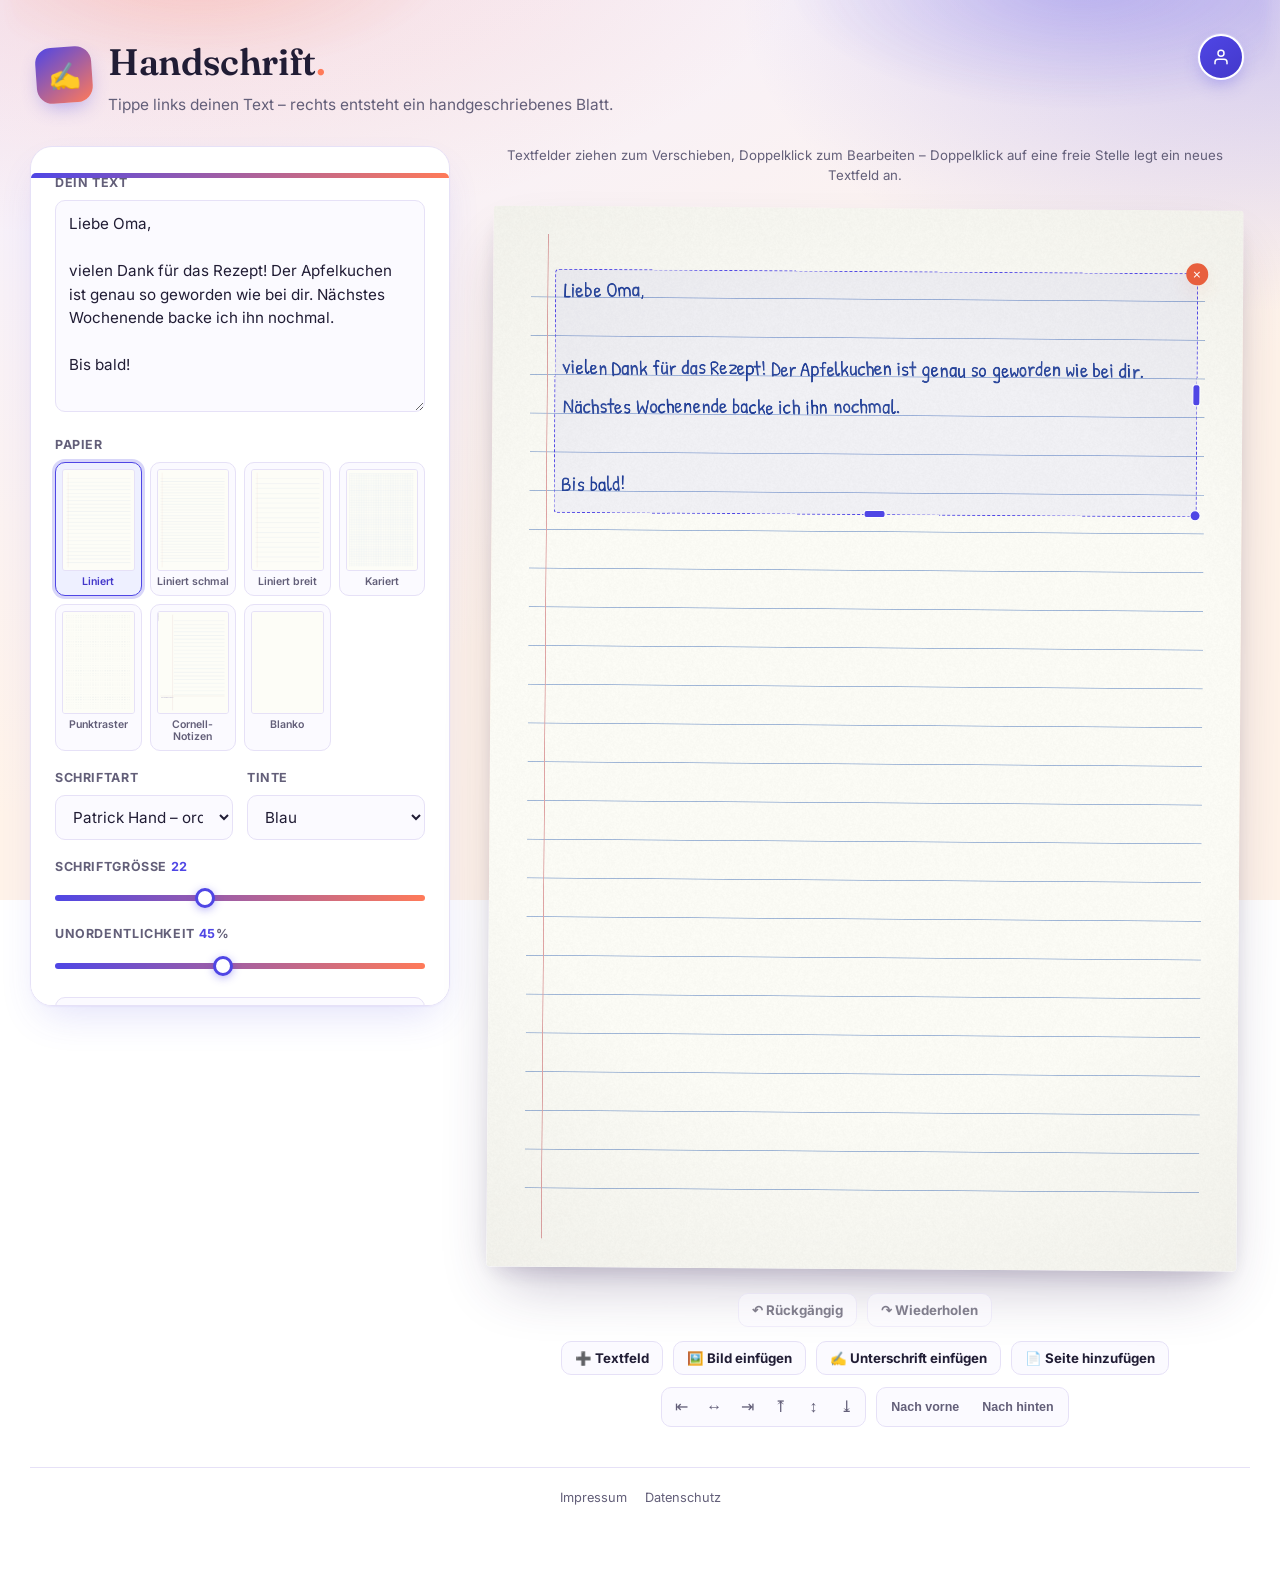
==== commit 605a3e86: "Mehrere Seiten, automatischer Seitenumbruch, Bilder & Unterschriften Seiten entstehen jetzt dynamisc" ====
--- a/index.html
+++ b/index.html
@@ -139,18 +139,28 @@
       Doppelklick auf eine freie Stelle legt ein neues Textfeld an.
     </p>
 
-    <div class="page-wrap">
-      <div id="page-surface" class="page-surface">
-        <canvas id="paper" aria-label="Vorschau des handgeschriebenen Blattes"></canvas>
-        <div id="text-layer" class="text-layer"></div>
+    <div id="page-wrap" class="page-wrap">
+      <div class="page-surface" data-seite="0">
+        <div class="page-label">Seite 1</div>
+        <canvas id="paper" class="paper-canvas" aria-label="Vorschau des handgeschriebenen Blattes, Seite 1"></canvas>
+        <div id="text-layer" class="text-layer" data-seite="0"></div>
       </div>
     </div>
 
     <div class="preview-actions">
       <button type="button" id="undo-btn" class="btn btn-secondary btn-small" title="Rückgängig (Strg+Z)" disabled>↶ Rückgängig</button>
       <button type="button" id="redo-btn" class="btn btn-secondary btn-small" title="Wiederholen (Strg+Umschalt+Z)" disabled>↷ Wiederholen</button>
-      <button type="button" id="add-block" class="btn btn-secondary btn-small">➕ Textfeld hinzufügen</button>
-    </div>
+    </div>
+
+    <div class="preview-actions">
+      <button type="button" id="add-block" class="btn btn-secondary btn-small">➕ Textfeld</button>
+      <button type="button" id="add-image" class="btn btn-secondary btn-small">🖼️ Bild einfügen</button>
+      <button type="button" id="add-signature" class="btn btn-secondary btn-small">✍️ Unterschrift einfügen</button>
+      <button type="button" id="add-page" class="btn btn-secondary btn-small">📄 Seite hinzufügen</button>
+    </div>
+
+    <input type="file" id="bild-datei" accept="image/*" hidden>
+    <input type="file" id="unterschrift-datei" accept="image/*" hidden>
 
     <!-- Erscheint nur, wenn mindestens ein Textfeld ausgewählt ist -->
     <div id="arrange-toolbar" class="arrange-toolbar" hidden>
--- a/style.css
+++ b/style.css
@@ -679,7 +679,9 @@
 
 .page-wrap {
   display: flex;
-  justify-content: center;
+  flex-direction: column;
+  align-items: center;
+  gap: 26px;
   padding: 10px;
 }
 
@@ -695,7 +697,7 @@
   transform: rotate(0.4deg);
 }
 
-#paper {
+.paper-canvas {
   display: block;
   width: 100%;
   height: auto;
@@ -707,8 +709,24 @@
   inset: 0;
 }
 
+.page-label {
+  display: none;
+  position: absolute;
+  top: -26px;
+  left: 4px;
+  font-size: 0.72rem;
+  font-weight: 700;
+  letter-spacing: 0.04em;
+  text-transform: uppercase;
+  color: var(--text-faint);
+}
+
+.page-wrap.mehrseitig .page-label { display: block; }
+
 .preview-actions {
   display: flex;
+  flex-wrap: wrap;
+  gap: 10px;
   justify-content: center;
   margin-top: 14px;
 }
@@ -729,6 +747,21 @@
 .text-block-hit.ausgewaehlt {
   border-color: var(--indigo);
   background: color-mix(in srgb, var(--indigo) 6%, transparent);
+}
+
+/* Bild-/Unterschrift-Felder: durchgezogener statt gestrichelter Rahmen,
+   damit man sie von Textfeldern unterscheiden kann. */
+.text-block-hit.bild-feld {
+  border-style: solid;
+}
+
+.text-block-hit.bild-feld.ausgewaehlt {
+  background: color-mix(in srgb, var(--coral) 10%, transparent);
+  border-color: var(--coral-dark);
+}
+
+.text-block-hit.bild-feld .resize-handle {
+  background: var(--coral-dark);
 }
 
 .text-block-loeschen {
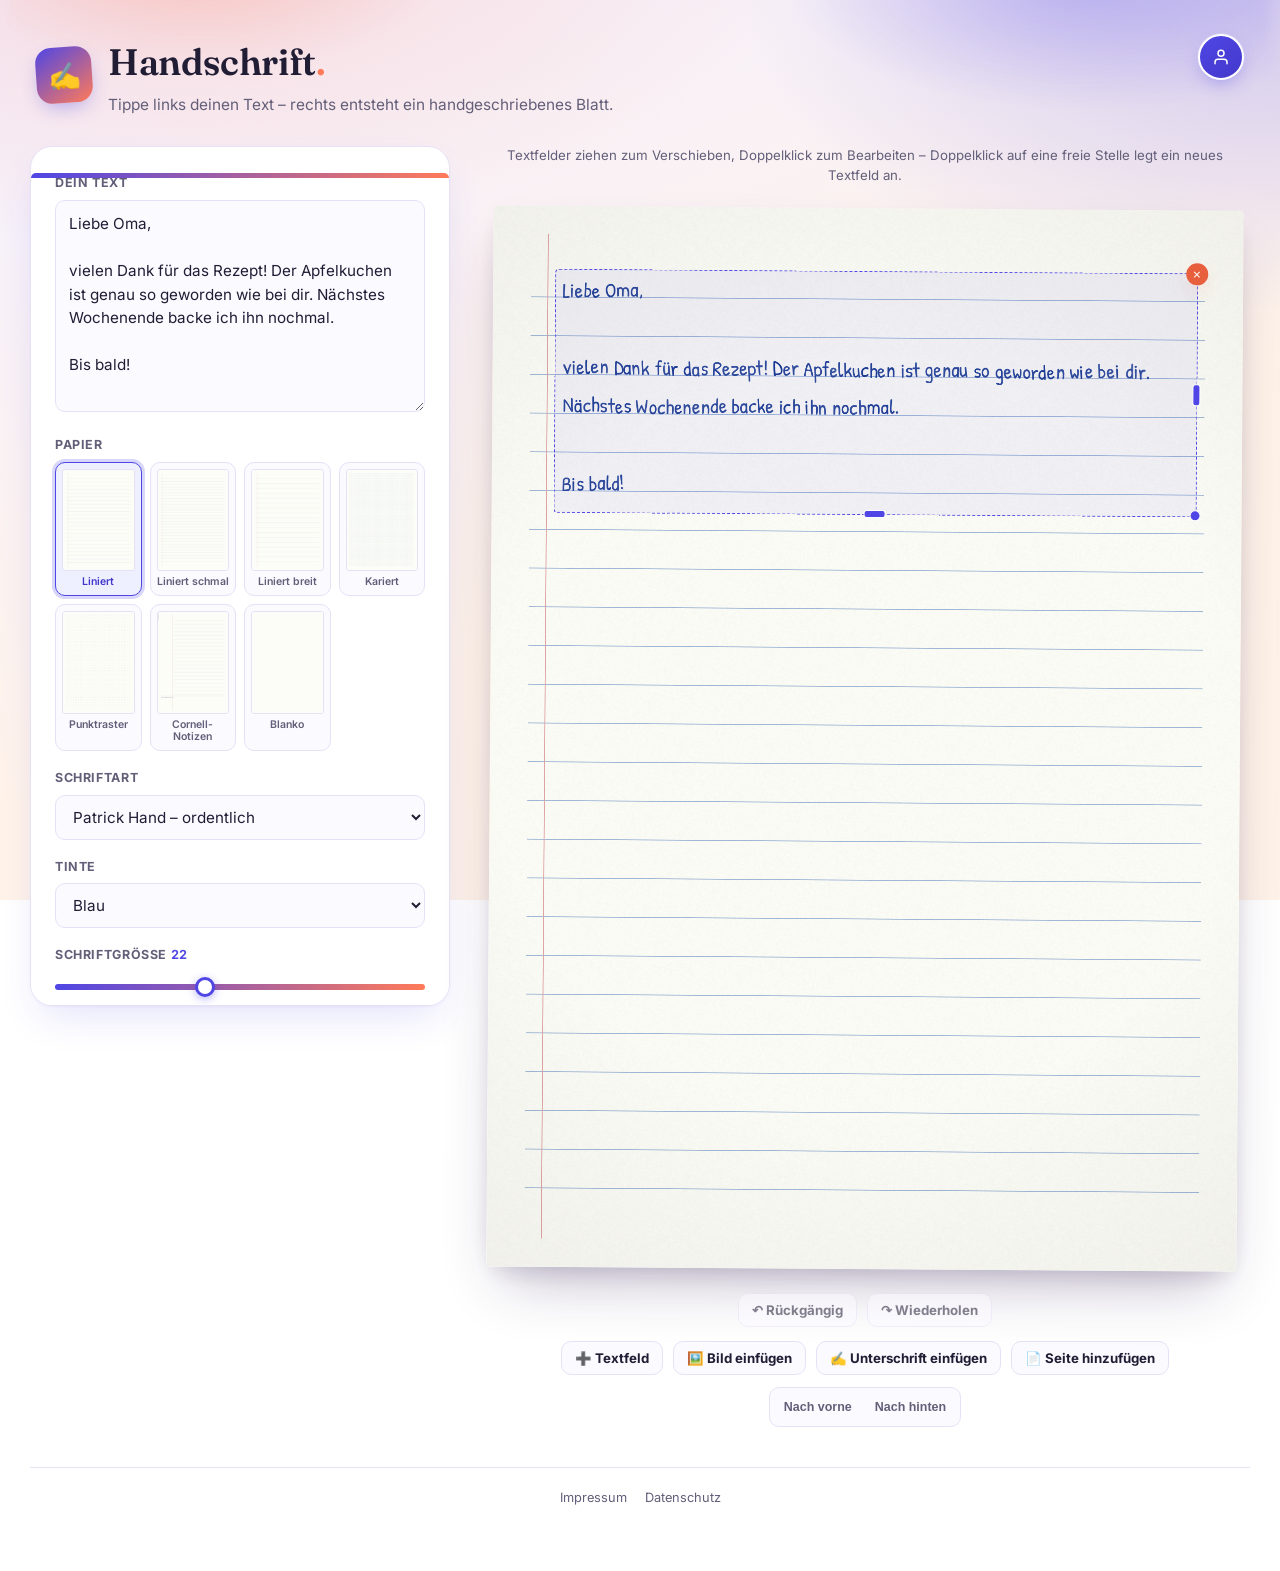
==== commit ed6d7d85: "Layout-Fehler beheben: Ausrichten-Icons und abgeschnittenes Schriftart-Dropdown Ausrichten-Icons (#a" ====
--- a/index.html
+++ b/index.html
@@ -63,12 +63,12 @@
 
     <div class="controls">
 
-      <label class="field">
+      <label class="field field-wide">
         <span class="field-label">Schriftart</span>
         <select id="font-family"><!-- wird in script.js gefüllt --></select>
       </label>
 
-      <label class="field">
+      <label class="field field-wide">
         <span class="field-label">Tinte</span>
         <select id="ink-color">
           <option value="#1a3a8f" selected>Blau</option>
--- a/style.css
+++ b/style.css
@@ -844,6 +844,8 @@
   margin-top: 12px;
 }
 
+.arrange-toolbar[hidden] { display: none; }
+
 .arrange-group {
   display: flex;
   gap: 3px;
@@ -852,6 +854,8 @@
   border: 1px solid var(--border);
   border-radius: var(--radius-sm);
 }
+
+.arrange-group[hidden] { display: none; }
 
 .arrange-btn {
   width: 30px;
@@ -978,17 +982,6 @@
   color: var(--text-faint);
 }
 
-.ausfuellen-hinweis {
-  background: color-mix(in srgb, var(--coral) 14%, transparent);
-  border: 1.5px solid var(--coral);
-  border-radius: var(--radius-md);
-  padding: 16px 18px;
-  margin-bottom: 28px;
-  font-size: 0.88rem;
-  color: var(--text);
-  line-height: 1.6;
-}
-
 .rechtstabelle {
   width: 100%;
   border-collapse: collapse;
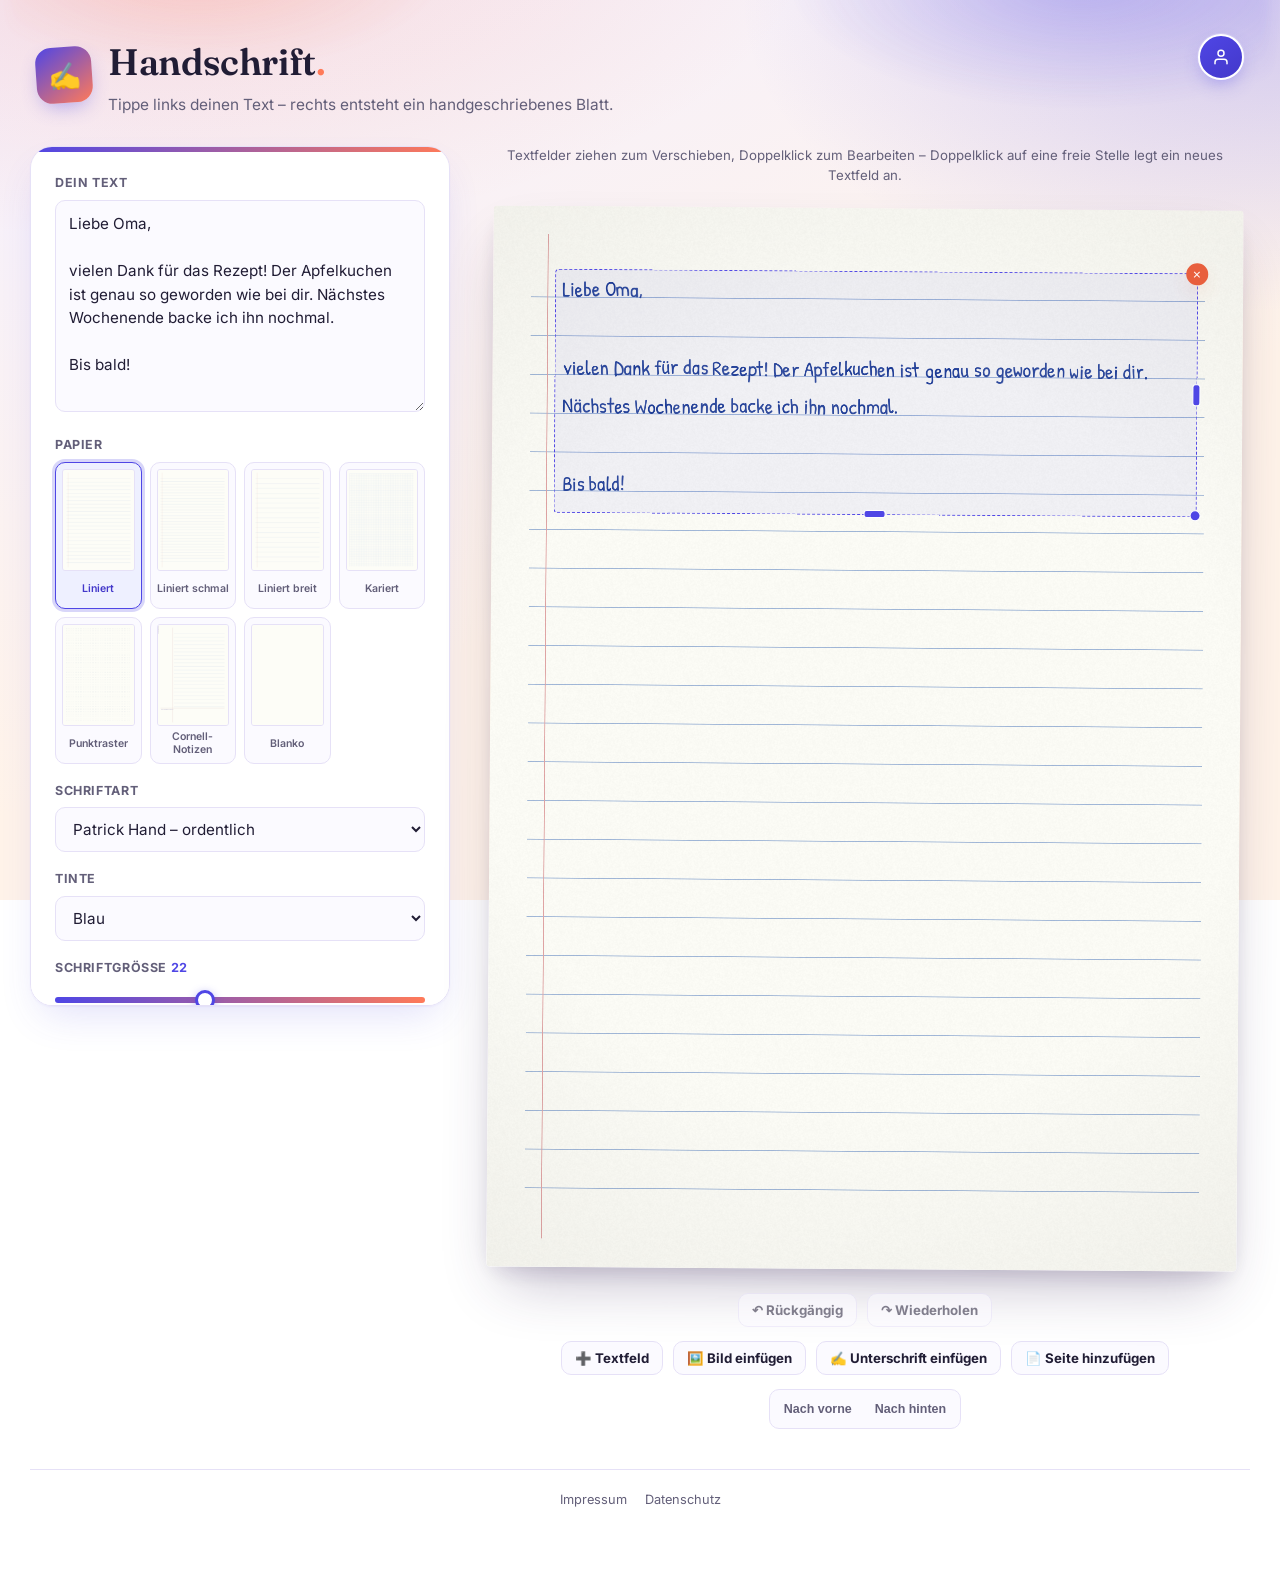
==== commit 2ef5214e: "Lehrer/Schüler-Rollen + KI-Arbeitsblatt-Generator für Lehrkräfte Bei der Registrierung wählt man jet" ====
--- a/index.html
+++ b/index.html
@@ -129,6 +129,24 @@
       </button>
     </details>
 
+    <!-- Nur sichtbar für Konten mit Rolle "lehrer" (siehe konto.js,
+         zeigeRollenUI()). Ohne eingerichtete KI-Funktion (siehe
+         KONTO-SETUP.md) bleibt das Panel für alle versteckt. -->
+    <details id="ki-generator-panel" class="own" hidden>
+      <summary>🪄 KI-Arbeitsblatt-Text erzeugen</summary>
+
+      <label class="field">
+        <span class="field-label">Thema</span>
+        <textarea id="ki-thema" rows="2" placeholder="z. B. Einmaleins der 4, Übungssätze mit ie/ieh"></textarea>
+      </label>
+
+      <button type="button" id="ki-erzeugen" class="btn btn-primary btn-small btn-block">
+        Text erzeugen
+      </button>
+
+      <p id="ki-status" class="status" role="status"></p>
+    </details>
+
   </section>
 
   <!-- ---------- Rechte Seite: Vorschau ---------- -->
@@ -249,6 +267,17 @@
         <span class="field-label">Passwort bestätigen</span>
         <input type="password" id="konto-signup-passwort2" autocomplete="new-password" placeholder="••••••••">
       </label>
+      <div class="field field-wide">
+        <span class="field-label">Ich bin …</span>
+        <div class="role-picker" role="radiogroup" aria-label="Rolle wählen">
+          <button type="button" id="konto-signup-rolle-lehrer" class="role-karte" role="radio" aria-checked="false">
+            Lehrer*in
+          </button>
+          <button type="button" id="konto-signup-rolle-schueler" class="role-karte" role="radio" aria-checked="false">
+            Schüler*in
+          </button>
+        </div>
+      </div>
       <button type="button" id="konto-signup-senden" class="btn btn-primary btn-small btn-block">
         Konto erstellen
       </button>
@@ -339,5 +368,6 @@
 <script src="scanner.js"></script>
 <script src="konto.js"></script>
 <script src="editor.js"></script>
+<script src="ki.js"></script>
 </body>
 </html>
--- a/style.css
+++ b/style.css
@@ -322,8 +322,6 @@
 
 .panel::before {
   content: "";
-  position: sticky;
-  top: 0;
   display: block;
   height: 5px;
   margin: -26px -24px 22px;
@@ -563,6 +561,10 @@
 }
 
 .paper-karte span {
+  display: flex;
+  align-items: center;
+  justify-content: center;
+  min-height: 1.584rem;
   font-size: 0.66rem;
   font-weight: 600;
   line-height: 1.2;
@@ -579,6 +581,33 @@
 }
 
 .paper-karte.ausgewaehlt span { color: var(--indigo-dark); }
+
+/* ---------- Rolle wählen (Lehrer*in / Schüler*in) ---------- */
+.role-picker {
+  display: flex;
+  gap: 10px;
+}
+
+.role-karte {
+  flex: 1;
+  padding: 10px 14px;
+  border: 2px solid transparent;
+  border-radius: var(--radius-sm);
+  background: var(--panel-bg-soft);
+  color: var(--text-soft);
+  font: inherit;
+  font-weight: 600;
+  cursor: pointer;
+  transition: border-color 0.15s ease, background 0.15s ease;
+}
+
+.role-karte:hover { border-color: var(--indigo); }
+
+.role-karte.ausgewaehlt {
+  border-color: var(--indigo);
+  background: var(--indigo-light);
+  color: var(--indigo-dark);
+}
 
 /* ---------- Eigene Handschrift (Akkordeon) ---------- */
 .own {
@@ -841,7 +870,7 @@
   align-items: center;
   justify-content: center;
   gap: 10px;
-  margin-top: 12px;
+  margin-top: 14px;
 }
 
 .arrange-toolbar[hidden] { display: none; }
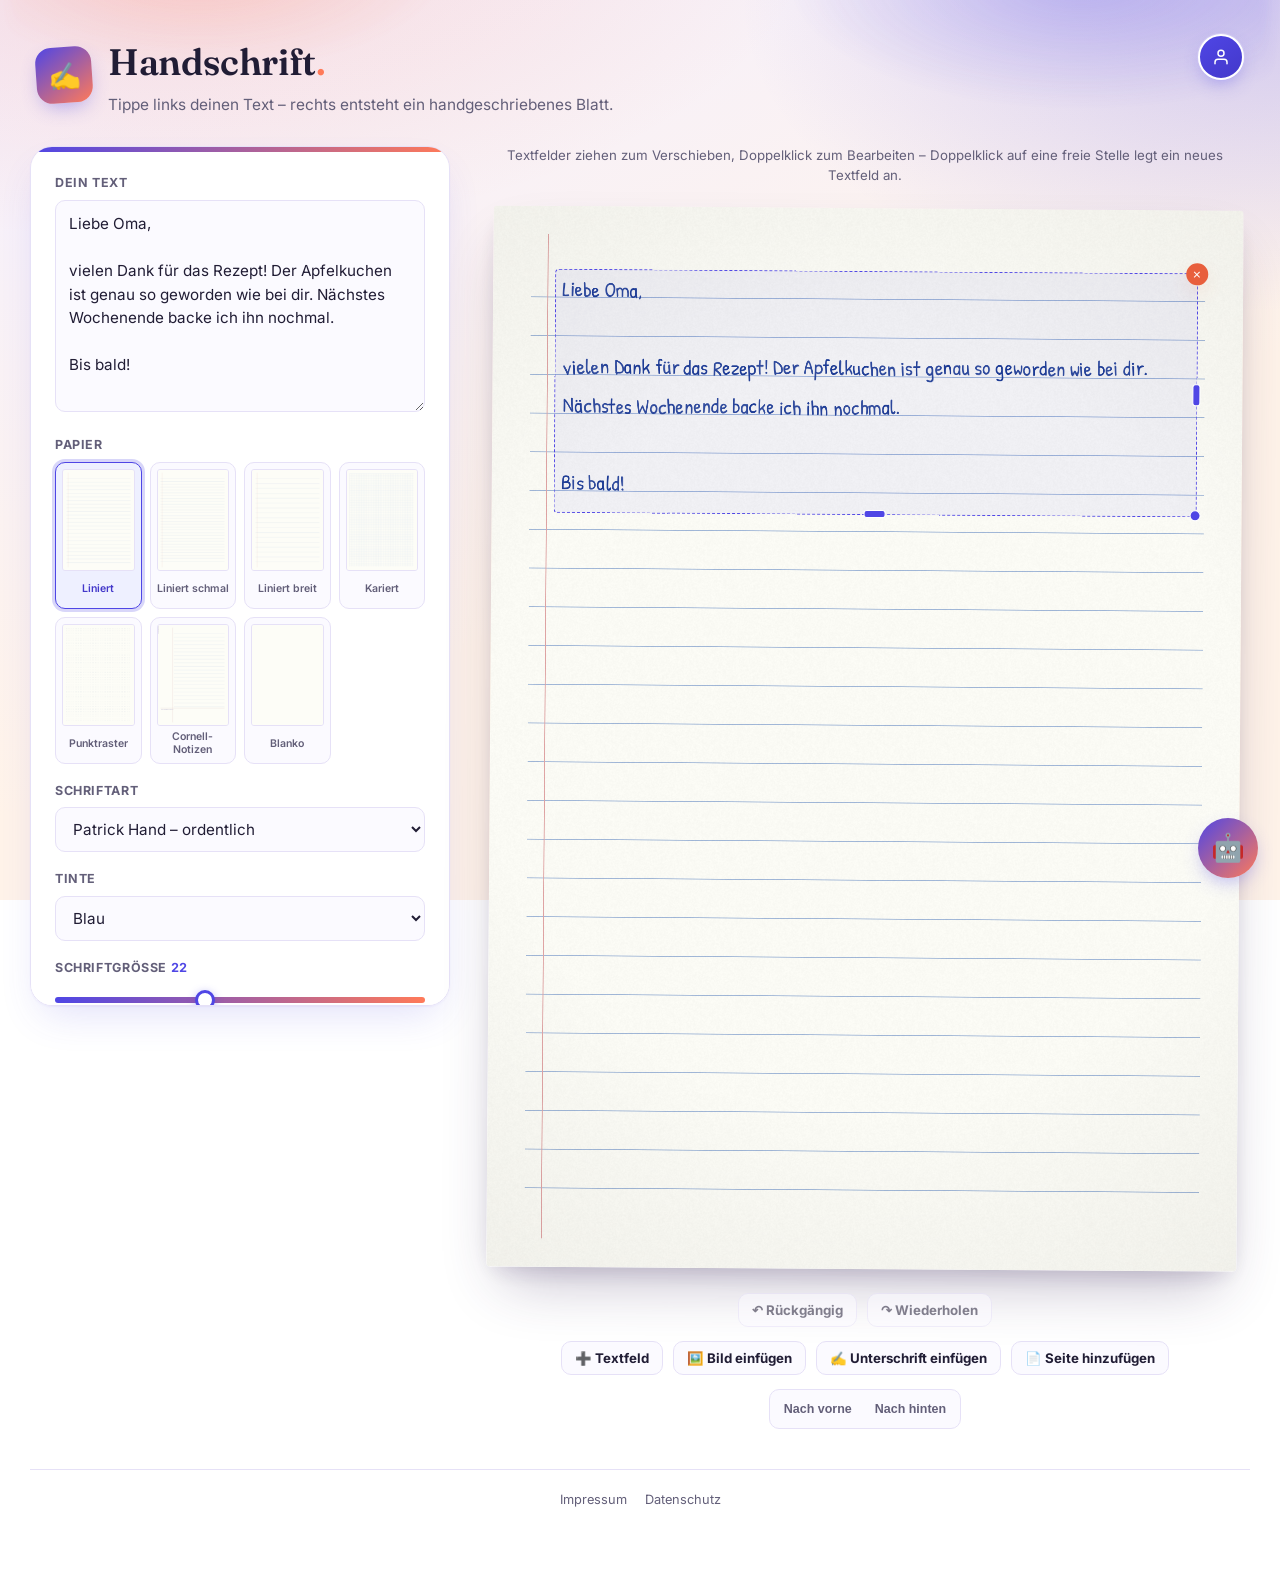
==== commit fd380c23: "Animierter Roboter-Button macht auf KI-Funktion aufmerksam Schwebt unten rechts, winkt in Abständen," ====
--- a/index.html
+++ b/index.html
@@ -363,6 +363,26 @@
   <a href="datenschutz.html">Datenschutz</a>
 </footer>
 
+<!-- Macht auf den KI-Arbeitsblatt-Generator für Lehrkräfte aufmerksam.
+     Öffnet nur bei Klick, kein automatisches Popup (siehe konto.js). -->
+<button type="button" id="ki-roboter" class="ki-roboter" aria-expanded="false" aria-label="KI-Funktion für Lehrkräfte ansehen">
+  <span class="ki-roboter-schweben">
+    <span class="ki-roboter-winken" aria-hidden="true">🤖</span>
+  </span>
+</button>
+
+<div id="ki-roboter-popup" class="ki-roboter-popup" hidden>
+  <button type="button" id="ki-roboter-popup-schliessen" class="ki-roboter-popup-schliessen" aria-label="Schließen">×</button>
+  <h3>🪄 KI-Arbeitsblatt-Generator</h3>
+  <p>
+    Für Lehrkräfte: Thema eingeben, KI erzeugt einen passenden Übungstext –
+    direkt als Handschrift aufs Blatt.
+  </p>
+  <button type="button" id="ki-roboter-vorschau-btn" class="btn btn-primary btn-small btn-block">
+    Als Lehrer*in ansehen
+  </button>
+</div>
+
 <script src="config.js"></script>
 <script src="script.js"></script>
 <script src="scanner.js"></script>
--- a/style.css
+++ b/style.css
@@ -1030,3 +1030,105 @@
   color: var(--text);
   font-weight: 700;
 }
+
+/* ---------- Roboter-Button: macht auf die KI-Funktion aufmerksam ---------- */
+
+.ki-roboter {
+  position: fixed;
+  bottom: 22px;
+  right: 22px;
+  width: 60px;
+  height: 60px;
+  border: none;
+  border-radius: 50%;
+  background: linear-gradient(135deg, var(--indigo), var(--coral));
+  box-shadow: var(--shadow-btn);
+  cursor: pointer;
+  display: grid;
+  place-items: center;
+  z-index: 250;
+}
+
+.ki-roboter:hover { filter: brightness(1.08); }
+
+/* Zwei verschachtelte Elemente, damit Schweben (vertikale Position) und
+   Winken (Drehung) unabhängig voneinander animiert werden können, ohne
+   sich gegenseitig zu überschreiben. */
+.ki-roboter-schweben {
+  display: block;
+  font-size: 1.7rem;
+  animation: ki-roboter-schweben 2.6s ease-in-out infinite;
+}
+
+.ki-roboter-winken {
+  display: block;
+  animation: ki-roboter-winken 4.5s ease-in-out infinite;
+}
+
+@keyframes ki-roboter-schweben {
+  0%, 100% { transform: translateY(0); }
+  50% { transform: translateY(-7px); }
+}
+
+@keyframes ki-roboter-winken {
+  0%, 78% { transform: rotate(0deg); }
+  81% { transform: rotate(-14deg); }
+  84% { transform: rotate(12deg); }
+  87% { transform: rotate(-10deg); }
+  90% { transform: rotate(8deg); }
+  93%, 100% { transform: rotate(0deg); }
+}
+
+@media (prefers-reduced-motion: reduce) {
+  .ki-roboter-schweben,
+  .ki-roboter-winken { animation: none; }
+}
+
+.ki-roboter-popup {
+  position: fixed;
+  bottom: 92px;
+  right: 22px;
+  width: min(300px, 88vw);
+  background: var(--panel-bg);
+  border: 1px solid var(--border);
+  border-radius: var(--radius-md);
+  box-shadow: var(--shadow-card-lg);
+  padding: 20px;
+  z-index: 250;
+}
+
+.ki-roboter-popup[hidden] { display: none; }
+
+.ki-roboter-popup h3 {
+  margin: 0 0 8px;
+  font-size: 1rem;
+}
+
+.ki-roboter-popup p {
+  margin: 0 0 14px;
+  font-size: 0.88rem;
+  color: var(--text-soft);
+  line-height: 1.5;
+}
+
+.ki-roboter-popup-schliessen {
+  position: absolute;
+  top: 10px;
+  right: 10px;
+  width: 26px;
+  height: 26px;
+  border: none;
+  border-radius: 50%;
+  background: var(--panel-bg-soft);
+  color: var(--text-soft);
+  font-size: 1rem;
+  line-height: 1;
+  cursor: pointer;
+}
+
+.ki-roboter-popup-schliessen:hover { color: var(--indigo); }
+
+@media (max-width: 480px) {
+  .ki-roboter { width: 52px; height: 52px; bottom: 16px; right: 16px; }
+  .ki-roboter-popup { bottom: 76px; right: 16px; }
+}
